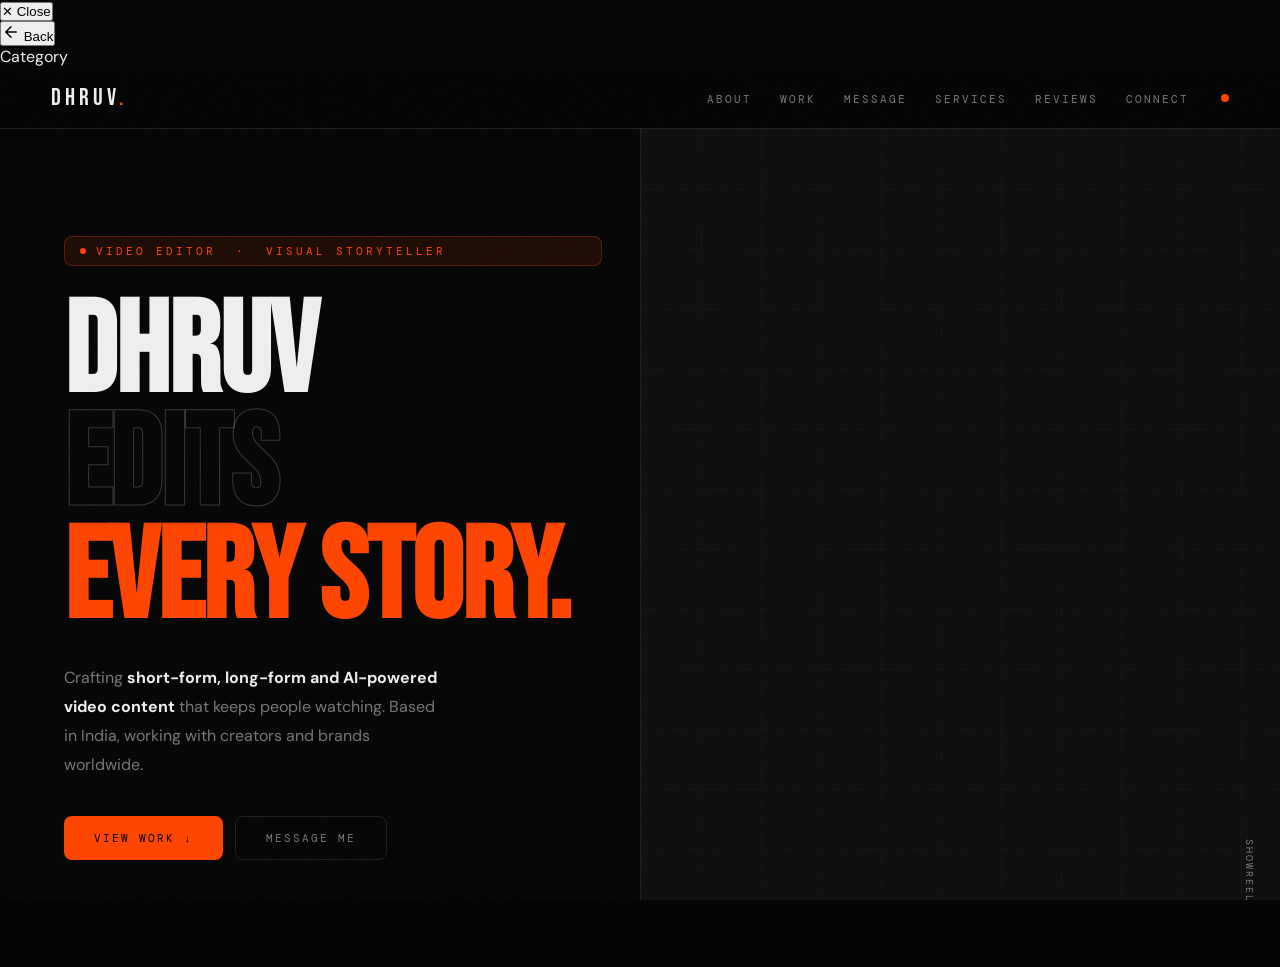
==== index.html @ 9370576c "Update stylesheet and script references in index.html" ====
<!DOCTYPE html>
<html lang="en">
<head>
<meta charset="UTF-8">
<meta name="viewport" content="width=device-width, initial-scale=1.0">
<title>Dhruv — Video Editor</title>
<link href="https://fonts.googleapis.com/css2?family=Bebas+Neue&family=DM+Sans:wght@300;400;500;600&family=DM+Mono:ital@0;1&display=swap" rel="stylesheet">
<link rel="stylesheet" href="style.css">
</head>
<body>

<!-- ════════════════ VIDEO MODAL (portfolio player) ════════════════ -->
<div class="video-modal" id="videoModal" onclick="closeVideoModal(event)">
  <button class="lb-close" onclick="closeVideoModal(event)">✕ Close</button>
  <div class="video-modal-inner" onclick="event.stopPropagation()">
    <div class="video-modal-player" id="videoModalPlayer"></div>
    <div class="video-modal-meta">
      <div class="video-modal-title" id="videoModalTitle"></div>
      <div class="video-modal-tag" id="videoModalTag"></div>
      <p class="video-modal-desc" id="videoModalDesc"></p>
      <div class="video-modal-tools" id="videoModalTools"></div>
    </div>
  </div>
</div>

<!-- ════════════════ CATEGORY PAGE (Show More → full video list) ════════════════ -->
<div class="category-page" id="categoryPage">
  <div class="category-page-inner">
    <button class="cat-page-back" onclick="closeCategoryPage()">
      <svg width="18" height="18" viewBox="0 0 24 24" fill="none" stroke="currentColor" stroke-width="2" stroke-linecap="round" stroke-linejoin="round"><path d="M19 12H5M12 19l-7-7 7-7"/></svg>
      Back
    </button>
    <div class="category-page-head">
      <div class="cat-page-title" id="catPageTitle">Category</div>
      <div class="cat-page-sub" id="catPageSub"></div>
    </div>
    <div class="cat-page-grid" id="catPageGrid"></div>
  </div>
</div>

<div id="app">

<!-- ════ NAV ════ -->
<nav>
  <a href="#hero" class="nav-logo">DHRUV<em>.</em></a>
  <div class="nav-right">
    <ul class="nav-links">
      <li><a href="#about">About</a></li>
      <li><a href="#work">Work</a></li>
      <li><a href="#message">Message</a></li>
      <li><a href="#services">Services</a></li>
      <li><a href="#reviews">Reviews</a></li>
      <li><a href="#connect">Connect</a></li>
    </ul>
    <div class="nav-dot"></div>
    <div class="burger" id="burger" onclick="toggleMenu()">
      <span id="b1"></span><span id="b2"></span><span id="b3"></span>
    </div>
  </div>
</nav>

<!-- Mobile menu -->
<div class="mob-menu" id="mobMenu">
  <a href="#about"   onclick="toggleMenu()">About</a>
  <a href="#work"    onclick="toggleMenu()">Work</a>
  <a href="#message" onclick="toggleMenu()">Message</a>
  <a href="#services"onclick="toggleMenu()">Services</a>
  <a href="#reviews" onclick="toggleMenu()">Reviews</a>
  <a href="#connect" onclick="toggleMenu()">Connect</a>
</div>

<!-- ════ HERO ════ -->
<section id="hero">
  <div class="hero-left">
    <div class="hero-eyebrow">
      <span>Video Editor &nbsp;·&nbsp; Visual Storyteller</span>
    </div>
    <h1 class="hero-name">
      DHRUV
      <span class="outline">EDITS</span>
      <span class="red">EVERY STORY.</span>
    </h1>
    <p class="hero-desc">
      Crafting <strong>short-form, long-form and AI-powered video content</strong> that keeps people watching. Based in India, working with creators and brands worldwide.
    </p>
    <div class="hero-actions">
      <a href="#work"    class="btn btn-fill">View Work ↓</a>
      <a href="#message" class="btn btn-ghost">Message Me</a>
    </div>
  </div>

  <div class="hero-right">
    <div class="hero-img-wrap">
      <div class="hero-grid-bg"></div>
      <!--
        DEVELOPER: This is your showreel loop. Replace the src below
        with your own highlight reel (short, muted-friendly, on-brand).
      -->
      <video autoplay muted loop playsinline id="heroMainImg" src="sample-reel.mp4"></video>
      <div class="hero-tag-corner">Showreel 2026</div>
    </div>
  </div>

  <div class="hero-scroll-hint">
    <div class="scroll-circle">↓</div>
    <span>Scroll to explore</span>
  </div>
</section>

<!-- ════ TICKER ════ -->
<div class="ticker">
  <div class="ticker-track">
    <span class="ticker-item">Short-Form Reels <span class="ticker-sep">✦</span></span>
    <span class="ticker-item">YouTube Shorts <span class="ticker-sep">✦</span></span>
    <span class="ticker-item">Long-Form Editing <span class="ticker-sep">✦</span></span>
    <span class="ticker-item">AI Video Creation <span class="ticker-sep">✦</span></span>
    <span class="ticker-item">Cinematic Edits <span class="ticker-sep">✦</span></span>
    <span class="ticker-item">Motion Graphics <span class="ticker-sep">✦</span></span>
    <span class="ticker-item">Short-Form Reels <span class="ticker-sep">✦</span></span>
    <span class="ticker-item">YouTube Shorts <span class="ticker-sep">✦</span></span>
    <span class="ticker-item">Long-Form Editing <span class="ticker-sep">✦</span></span>
    <span class="ticker-item">AI Video Creation <span class="ticker-sep">✦</span></span>
    <span class="ticker-item">Cinematic Edits <span class="ticker-sep">✦</span></span>
    <span class="ticker-item">Motion Graphics <span class="ticker-sep">✦</span></span>
  </div>
</div>

<!-- ════ ABOUT ════ -->
<section id="about" class="sec">
  <div class="s-label rev">001 About</div>
  <h2 class="s-title rev">THE<br>EDITOR.</h2>

  <!-- Designer photo + side image row -->
  <div class="designer-row">
    <div class="designer-photo-wrap rev">
      <div class="designer-photo-frame">
        <img id="aboutPhoto" src="dhruv.jpg" alt="Dhruv">
        <div class="designer-photo-badge">
          <span style="width:6px;height:6px;flex-shrink:0;background:#22c55e;border-radius:50%;display:inline-block;animation:pulse 1.5s ease infinite;"></span>
          Available
        </div>
      </div>
    </div>

    <!-- Side image: visible on tablet/desktop only -->
    <div class="designer-side-image">
      <img src="dhruvside.jpg" alt="Dhruv editorial photo">
    </div>
  </div>

  <div class="about-grid">
    <div>
      <div class="about-body rev">
        <p>I'm <strong>Dhruv</strong>, a video editor from India with over <strong>3 years of experience</strong> cutting short-form, long-form and AI-assisted content. Worked with <strong>5 creators and companies</strong> along the way, which taught me a lot about editing under real deadlines.</p>
        <p>Reels, YouTube uploads, podcast clips. I handle the whole edit myself — pacing, sound, color, motion — so the final cut is ready to publish, not just ready to review. Quick turnaround, straight communication, and cuts you're proud to post.</p>
      </div>
      <div class="skills-row rev d1">
        <span class="skill-tag">Premiere Pro</span>
        <span class="skill-tag">DaVinci Resolve</span>
        <span class="skill-tag">After Effects</span>
        <span class="skill-tag">CapCut</span>
        <span class="skill-tag">AI Video Tools</span>
        <span class="skill-tag">Motion Graphics</span>
        <span class="skill-tag">Color Grading</span>
      </div>
    </div>
    <div class="rev d2">
      <div class="stat-stack">
        <div class="stat-item">
          <div class="stat-n">3<span class="stat-plus">yr+</span></div>
          <div class="stat-l">Editing<br>Experience</div>
        </div>
        <div class="stat-item">
          <div class="stat-n">150<span class="stat-plus">+</span></div>
          <div class="stat-l">Videos<br>Edited</div>
        </div>
        <div class="stat-item">
          <div class="stat-n">5</div>
          <div class="stat-l">Creators &amp;<br>Brands</div>
        </div>
      </div>
      <div class="avail-box">
        <div class="avail-dot"></div>
        <div class="avail-text">Available for new projects</div>
      </div>
    </div>
  </div>

</section>

<!-- ════ WORK / VIDEO PORTFOLIO ════ -->
<section id="work">
  <div class="work-header">
    <div class="s-label rev">002 Portfolio</div>
    <h2 class="s-title rev" style="margin-bottom:0;">VIDEO<br>PORTFOLIO.</h2>
  </div>

  <div class="work-body">

    <!-- SIDEBAR: category list, sticky & scrollable -->
    <div class="work-sidebar" id="workSidebar">
      <div class="sidebar-label">Categories</div>
      <!-- Category buttons are injected by JS -->
    </div>

    <!-- GALLERY: video cards for the active category -->
    <div class="work-gallery-area">
      <div class="gallery-heading">
        <div>
          <div class="gallery-cat-title" id="galTitle">All Videos</div>
          <div class="gallery-cat-sub" id="galSub">Loading…</div>
        </div>
      </div>
      <div class="video-grid" id="galGrid"></div>
    </div>

  </div>
</section>

<!-- ════ MESSAGE / WHATSAPP ════ -->
<section id="message" class="sec">
  <div class="s-label rev">003 Contact</div>
  <h2 class="s-title rev">TEXT<br>ME.</h2>

  <div class="msg-wrap">
    <div class="msg-left rev">
      <p>Got footage that needs a great edit? Fill in your name and what kind of video you need, then drop your message. Hit send and it opens straight in <strong>WhatsApp</strong> with everything ready.</p>
      <p style="margin-top:20px;">I respond fast. Let's get something cut.</p>
    </div>

    <div class="msg-right rev d1">
      <div class="msg-box-head">
        <svg width="28" height="28" viewBox="0 0 24 24" fill="#25d366">
          <path d="M17.472 14.382c-.297-.149-1.758-.867-2.03-.967-.273-.099-.471-.148-.67.15-.197.297-.767.966-.94 1.164-.173.199-.347.223-.644.075-.297-.15-1.255-.463-2.39-1.475-.883-.788-1.48-1.761-1.653-2.059-.173-.297-.018-.458.13-.606.134-.133.298-.347.446-.52.149-.174.198-.298.298-.497.099-.198.05-.371-.025-.52-.075-.149-.669-1.612-.916-2.207-.242-.579-.487-.5-.669-.51-.173-.008-.371-.01-.57-.01-.198 0-.52.074-.792.372-.272.297-1.04 1.016-1.04 2.479 0 1.462 1.065 2.875 1.213 3.074.149.198 2.096 3.2 5.077 4.487.709.306 1.262.489 1.694.625.712.227 1.36.195 1.871.118.571-.085 1.758-.719 2.006-1.413.248-.694.248-1.289.173-1.413-.074-.124-.272-.198-.57-.347m-5.421 7.403h-.004a9.87 9.87 0 01-5.031-1.378l-.361-.214-3.741.982.998-3.648-.235-.374a9.86 9.86 0 01-1.51-5.26c.001-5.45 4.436-9.884 9.888-9.884 2.64 0 5.122 1.03 6.988 2.898a9.825 9.825 0 012.893 6.994c-.003 5.45-4.437 9.884-9.885 9.884m8.413-18.297A11.815 11.815 0 0012.05 0C5.495 0 .16 5.335.157 11.892c0 2.096.547 4.142 1.588 5.945L.057 24l6.305-1.654a11.882 11.882 0 005.683 1.448h.005c6.554 0 11.89-5.335 11.893-11.893a11.821 11.821 0 00-3.48-8.413z"/>
        </svg>
        <div class="msg-box-head-text">
          <strong>Send a WhatsApp Message</strong>
          <span>Opens WhatsApp with your message ready</span>
        </div>
      </div>

      <!-- Name field -->
      <input
        type="text"
        class="msg-input-field"
        id="msgName"
        placeholder="Your name"
        autocomplete="off"
      />

      <!-- Need / service dropdown -->
      <select class="msg-input-field" id="msgNeed">
        <option value="" disabled selected>What do you need?</option>
        <option value="Short-Form Video">Short-Form Video</option>
        <option value="Long-Form Video">Long-Form Video</option>
        <option value="AI Video">AI Video</option>
        <option value="Social Media Content">Social Media Content</option>
        <option value="Something Else">Something Else</option>
      </select>

      <!-- Message -->
      <textarea
        class="msg-textarea"
        id="msgInput"
        placeholder="Tell me more about your project..."
      ></textarea>

      <button class="msg-send-btn" onclick="sendWhatsApp()">
        <svg width="18" height="18" viewBox="0 0 24 24" fill="currentColor">
          <path d="M2 21l21-9L2 3v7l15 2-15 2z"/>
        </svg>
        Send on WhatsApp
      </button>

      <p class="msg-note">Your message opens in WhatsApp — nothing is stored here.</p>
    </div>
  </div>
</section>

<!-- ════ SERVICES ════ -->
<section id="services" class="sec">
  <div class="s-label rev">004 Services</div>
  <h2 class="s-title rev">WHAT I<br>OFFER.</h2>
  <div class="srv-grid">
    <div class="srv-card">
      <div class="srv-n">01</div>
      <span class="srv-icon">
        <svg width="26" height="26" viewBox="0 0 24 24" fill="none" stroke="currentColor" stroke-width="1.5" stroke-linecap="round" stroke-linejoin="round">
          <path d="M4 7h16M4 7v11a1 1 0 001 1h14a1 1 0 001-1V7M4 7l2-4h12l2 4M9 3v4M15 3v4"/>
          <path d="M9.5 12.5l4 2.2-4 2.2v-4.4z"/>
        </svg>
      </span>
      <div class="srv-name">Video Editing</div>
      <div class="srv-desc">Short-form, long-form and social-media editing, cut and paced for the platform it's built for.</div>
    </div>
    <div class="srv-card">
      <div class="srv-n">02</div>
      <span class="srv-icon">
        <svg width="26" height="26" viewBox="0 0 24 24" fill="none" stroke="currentColor" stroke-width="1.5" stroke-linecap="round" stroke-linejoin="round">
          <path d="M12 3l1.9 4.6L18.5 9l-4.6 1.9L12 15.5l-1.9-4.6L5.5 9l4.6-1.9L12 3z"/>
          <path d="M19 15l.9 2.1L22 18l-2.1.9L19 21l-.9-2.1L16 18l2.1-.9L19 15z"/>
        </svg>
      </span>
      <div class="srv-name">AI Video Creation</div>
      <div class="srv-desc">Creating and editing AI-generated visual content for modern, attention-grabbing campaigns.</div>
    </div>
    <div class="srv-card">
      <div class="srv-n">03</div>
      <span class="srv-icon">
        <svg width="26" height="26" viewBox="0 0 24 24" fill="none" stroke="currentColor" stroke-width="1.5" stroke-linecap="round" stroke-linejoin="round">
          <rect x="7" y="2" width="10" height="20" rx="2.5"/>
          <path d="M11 18h2"/>
        </svg>
      </span>
      <div class="srv-name">Short-Form Content</div>
      <div class="srv-desc">Reels, Shorts and highly engaging social-media clips built to stop the scroll.</div>
    </div>
    <div class="srv-card">
      <div class="srv-n">04</div>
      <span class="srv-icon">
        <svg width="26" height="26" viewBox="0 0 24 24" fill="none" stroke="currentColor" stroke-width="1.5" stroke-linecap="round" stroke-linejoin="round">
          <rect x="2" y="4" width="20" height="14" rx="2"/>
          <path d="M8 21h8M12 18v3"/>
          <path d="M10.5 8.5l4 2.2-4 2.2v-4.4z"/>
        </svg>
      </span>
      <div class="srv-name">Long-Form Editing</div>
      <div class="srv-desc">YouTube videos, podcasts, interviews and long-form content, cut for pacing and retention.</div>
    </div>
    <div class="srv-card">
      <div class="srv-n">05</div>
      <span class="srv-icon">
        <svg width="26" height="26" viewBox="0 0 24 24" fill="none" stroke="currentColor" stroke-width="1.5" stroke-linecap="round" stroke-linejoin="round">
          <path d="M13 2L4 14h7l-1 8 9-12h-7l1-8z"/>
        </svg>
      </span>
      <div class="srv-name">Motion &amp; Visual Effects</div>
      <div class="srv-desc">Transitions, motion elements, effects and dynamic visuals that add polish without the noise.</div>
    </div>
    <div class="srv-card">
      <div class="srv-n">06</div>
      <span class="srv-icon">
        <svg width="26" height="26" viewBox="0 0 24 24" fill="none" stroke="currentColor" stroke-width="1.5" stroke-linecap="round" stroke-linejoin="round">
          <path d="M12 2l9 5-9 5-9-5 9-5z"/>
          <path d="M3 12l9 5 9-5M3 17l9 5 9-5"/>
        </svg>
      </span>
      <div class="srv-name">Content Repurposing</div>
      <div class="srv-desc">Turning long-form content into multiple short, engaging clips built for every platform.</div>
    </div>
  </div>
</section>

<!-- ════ REVIEWS ════ -->
<section id="reviews" class="sec">
  <div class="s-label rev">005 Reviews</div>
  <h2 class="s-title rev">WHAT THEY<br>SAY.</h2>

  <!-- Top row: form + stats -->
  <div class="reviews-top rev">

    <!-- Write a review -->
    <div class="review-form-wrap">
      <div class="review-form-title">Leave a Review</div>
      <div class="review-form-sub">Share your experience</div>

      <input type="text" class="msg-input-field" id="rvName" placeholder="Your name" autocomplete="off" style="margin-bottom:10px;">

      <select class="msg-input-field" id="rvService" style="margin-bottom:10px;">
        <option value="" disabled selected>Service you used</option>
        <option value="Short-Form Editing">Short-Form Editing</option>
        <option value="Long-Form Editing">Long-Form Editing</option>
        <option value="AI Video">AI Video</option>
        <option value="Motion Graphics">Motion Graphics</option>
        <option value="Other">Other</option>
      </select>

      <div style="margin-bottom:12px;">
        <div style="font-family:var(--font-m);font-size:10px;letter-spacing:2px;text-transform:uppercase;color:var(--sub);margin-bottom:8px;">Rating</div>
        <div class="star-picker" id="starPicker">
          <span data-v="1">★</span>
          <span data-v="2">★</span>
          <span data-v="3">★</span>
          <span data-v="4">★</span>
          <span data-v="5">★</span>
        </div>
      </div>

      <textarea class="msg-textarea" id="rvText" placeholder="Tell others about your experience..." style="min-height:90px;margin-bottom:10px;"></textarea>

      <button class="review-submit-btn" onclick="submitReview()">✓ Submit Review</button>
      <div class="review-success" id="rvSuccess">✓ Review posted — thank you!</div>
    </div>

    <!-- Stats -->
    <div class="reviews-stats-wrap">
      <div class="reviews-avg-big">
        <div class="reviews-avg-num" id="rvAvgNum">—</div>
        <div class="reviews-avg-detail">
          <div class="reviews-avg-stars" id="rvAvgStars"></div>
          <div class="reviews-avg-count" id="rvAvgCount">No reviews yet</div>
        </div>
      </div>
      <select class="reviews-sort" id="rvSort" onchange="loadReviews()">
        <option value="newest">Newest first</option>
        <option value="highest">Highest rated</option>
        <option value="lowest">Lowest rated</option>
      </select>
    </div>

  </div>

  <!-- Carousel -->
  <div class="reviews-carousel-wrap rev">
    <div class="reviews-carousel-header">
      <br>
      <div class="reviews-carousel-label">Client Reviews</div>
    </div>
    <div class="reviews-track-outer" id="rvTrackOuter">
      <div class="reviews-track" id="rvTrack">
        <div class="reviews-loading">Loading reviews…</div>
      </div>
    </div>
    <div class="carousel-dots" id="rvDots"></div>
  </div>

</section>

<!-- ════ CONNECT ════ -->
<section id="connect" class="sec">
  <div class="connect-glow"></div>
  <div class="connect-inner">
    <div class="s-label rev" style="justify-content:center;">006 Connect</div>
    <h2 class="s-title rev" style="text-align:center;">LET'S CUT<br>SOMETHING GREAT.</h2>
    <p class="rev" style="color:var(--sub);font-size:16px;max-width:420px;margin:0 auto;line-height:1.8;text-align:center;">
      Want to see more work or reach out for a project? Find me on Instagram.
    </p>
    <a href="https://instagram.com/my_namedhruv" target="_blank" class="big-link rev">
      <svg width="28" height="28" viewBox="0 0 24 24" fill="none" stroke="currentColor" stroke-width="1.2">
        <rect x="2" y="2" width="20" height="20" rx="5"/>
        <circle cx="12" cy="12" r="4"/>
        <circle cx="17.5" cy="6.5" r="1.2" fill="currentColor" stroke="none"/>
      </svg>
      Instagram
    </a>
    <p class="connect-sub rev">DM for collabs · custom projects · pricing</p>

    <div class="social-mini rev">
      <a href="https://www.linkedin.com/in/dhruv-panchal-91ab80212?utm_source=share&utm_campaign=share_via&utm_content=profile&utm_medium=android_app" target="_blank" class="social-mini-btn">
        <svg width="16" height="16" viewBox="0 0 24 24" fill="none" stroke="currentColor" stroke-width="1.6" stroke-linecap="round" stroke-linejoin="round">
          <rect x="2" y="2" width="20" height="20" rx="4"/>
          <path d="M7 10v7M7 7v.01M12 17v-4a2 2 0 014 0v4M12 10v7"/>
        </svg>
        LinkedIn
      </a> 
      <a href="mailto:hello@example.com" class="social-mini-btn">
        <svg width="16" height="16" viewBox="0 0 24 24" fill="none" stroke="currentColor" stroke-width="1.6" stroke-linecap="round" stroke-linejoin="round">
          <rect x="2" y="4" width="20" height="16" rx="2"/>
          <polyline points="2,4 12,13 22,4"/>
        </svg>
        Email
      </a>
    </div>
  </div>
</section>

<!-- ════ FOOTER ════ -->
<footer>
  <div class="f-logo">DHRUV<em>.</em></div>
  <p>© 2026— Video Editing · Visual Storytelling</p>
  <p>Made with Care @DhruvPanchal</p>
</footer>

</div><!-- /app -->

<script src="script.js"></script>
</body>
</html>
---- style.css ----
:root {
  --bg: #050505;
  --s1: #0e0e0e;
  --s2: #141414;
  --s3: #1c1c1c;
  --accent: #ff4500;
  --text: #efefef;
  --sub: #777;
  --line: #1f1f1f;
  --nav-h: 62px;
  --font-d: 'Bebas Neue', sans-serif;
  --font-b: 'DM Sans', sans-serif;
  --font-m: 'DM Mono', monospace;
}

*, *::before, *::after { margin:0; padding:0; box-sizing:border-box; }

/* ── BODY / APP SCROLL CONTAINER ── */
html, body {
  height: 100vh;
  overflow: hidden;
  background: var(--bg);
  color: var(--text);
  font-family: var(--font-b);
  font-size: 16px; /* base font size bump */
}

/* Only #app scrolls — body never scrolls */
#app {
  height: 100vh;
  overflow-y: auto;
  overflow-x: hidden;
  scroll-behavior: smooth;
}

/* Scrollbar on #app only */
#app::-webkit-scrollbar { width: 3px; }
#app::-webkit-scrollbar-track { background: var(--bg); }
#app::-webkit-scrollbar-thumb { background: var(--accent); border-radius: 2px; }

/* ── NOISE ── */
body::after {
  content:'';
  position:fixed;
  inset:0;
  pointer-events:none;
  z-index:9000;
  background-image:url("data:image/svg+xml,%3Csvg xmlns='http://www.w3.org/2000/svg'%3E%3Cfilter id='n'%3E%3CfeTurbulence type='fractalNoise' baseFrequency='0.75' numOctaves='4' stitchTiles='stitch'/%3E%3C/filter%3E%3Crect width='100%25' height='100%25' filter='url(%23n)' opacity='0.03'/%3E%3C/svg%3E");
}

/* ── NAV (sticky inside #app) ── */
nav {
  position: sticky;
  top: 0;
  z-index: 500;
  height: var(--nav-h);
  display: flex;
  align-items: center;
  justify-content: space-between;
  padding: 0 clamp(16px, 4vw, 64px);
  background: rgba(5,5,5,0.96);
  backdrop-filter: blur(18px);
  border-bottom: 1px solid var(--line);
}

.nav-logo {
  font-family: var(--font-d);
  font-size: 24px;
  letter-spacing: 4px;
  color: var(--text);
  text-decoration: none;
}
.nav-logo em { color: var(--accent); font-style: normal; }

.nav-right { display: flex; align-items: center; gap: 32px; }

.nav-links { display: flex; gap: 28px; list-style: none; }
.nav-links a {
  font-family: var(--font-m);
  font-size: 11px;
  letter-spacing: 2px;
  text-transform: uppercase;
  color: var(--sub);
  text-decoration: none;
  transition: color 0.25s;
}
.nav-links a:hover { color: var(--accent); }

.nav-dot {
  width: 8px; height: 8px;
  background: var(--accent);
  border-radius: 50%;
  animation: pulse 2s ease infinite;
}

.burger {
  display: none;
  flex-direction: column;
  gap: 5px;
  cursor: pointer;
  padding: 6px;
}
.burger span {
  display: block;
  width: 22px; height: 1.5px;
  background: var(--text);
  transition: all 0.3s;
}

/* Mobile menu */
.mob-menu {
  display: none;
  position: fixed;
  top: var(--nav-h); left: 0; right: 0; bottom: 0;
  background: rgba(5,5,5,0.98);
  backdrop-filter: blur(24px);
  z-index: 490;
  flex-direction: column;
  justify-content: center;
  align-items: center;
  gap: 44px;
}
.mob-menu.open { display: flex; }
.mob-menu a {
  font-family: var(--font-d);
  font-size: 56px;
  letter-spacing: 4px;
  color: var(--sub);
  text-decoration: none;
  transition: color 0.3s;
}
.mob-menu a:hover { color: var(--accent); }

/* ── HERO ── */
#hero {
  min-height: calc(100vh - var(--nav-h));
  display: grid;
  grid-template-columns: 1fr 1fr;
  position: relative;
  overflow: hidden;
}

.hero-left {
  display: flex;
  flex-direction: column;
  justify-content: center;
  padding: clamp(32px, 5vw, 80px);
  padding-right: clamp(20px, 3vw, 56px);
  position: relative;
  z-index: 2;
}

.hero-eyebrow {
  display: inline-flex;
  align-items: center;
  gap: 10px;
  background: rgba(255,69,0,0.1);
  border: 1px solid rgba(255,69,0,0.28);
  padding: 7px 15px;
  border-radius: 8px;
  margin-bottom: 32px;
  opacity: 0;
  animation: slideIn 0.7s ease 0.3s forwards;
}
.hero-eyebrow::before {
  content:'';
  width:6px; height:6px;
  background:var(--accent);
  border-radius:50%;
  animation: pulse 1.5s ease infinite;
}
.hero-eyebrow span {
  font-family: var(--font-m);
  font-size: 11px;
  letter-spacing: 3px;
  text-transform: uppercase;
  color: var(--accent);
}

.hero-name {
  font-family: var(--font-d);
  font-size: clamp(76px, 10vw, 164px);
  line-height: 0.88;
  letter-spacing: -1px;
  opacity: 0;
  animation: slideIn 0.7s ease 0.5s forwards;
}
.hero-name .outline {
  display: block;
  -webkit-text-stroke: 1px rgba(255,255,255,0.2);
  color: transparent;
}
.hero-name .red { display: block; color: var(--accent); }

.hero-desc {
  margin-top: 28px;
  font-size: clamp(14px, 1.5vw, 16px);
  line-height: 1.8;
  color: var(--sub);
  max-width: 380px;
  opacity: 0;
  animation: slideIn 0.7s ease 0.7s forwards;
}
.hero-desc strong { color: var(--text); }

.hero-actions {
  display: flex;
  gap: 12px;
  margin-top: 36px;
  flex-wrap: wrap;
  opacity: 0;
  animation: slideIn 0.7s ease 0.9s forwards;
}

.btn {
  display: inline-flex;
  align-items: center;
  gap: 8px;
  padding: 14px 30px;
  font-family: var(--font-m);
  font-size: 11px;
  letter-spacing: 2px;
  text-transform: uppercase;
  text-decoration: none;
  border: none;
  cursor: pointer;
  transition: all 0.3s;
  border-radius: 8px;
}
.btn-fill { background: var(--accent); color: #000; }
.btn-fill:hover { background: #ff6030; transform: translateY(-2px); }
.btn-ghost { background: transparent; color: var(--sub); border: 1px solid var(--line); }
.btn-ghost:hover { border-color: var(--accent); color: var(--accent); transform: translateY(-2px); }

.hero-right {
  position: relative;
  overflow: hidden;
  border-left: 1px solid var(--line);
  min-height: 400px;
}

.hero-img-wrap {
  width: 100%;
  height: 100%;
  background: var(--s1);
  display: flex;
  align-items: center;
  justify-content: center;
  position: relative;
}

.hero-grid-bg {
  position: absolute;
  inset: 0;
  background-image:
    linear-gradient(rgba(255,255,255,0.018) 1px, transparent 1px),
    linear-gradient(90deg, rgba(255,255,255,0.018) 1px, transparent 1px);
  background-size: 60px 60px;
}

#heroMainImg {
  width: 100%;
  height: 100%;
  object-fit: cover;
  display: block;
  /* SET YOUR PHOTO SRC HERE */
  /* Replace src in HTML to show your photo */
}

.hero-ph {
  display: flex;
  flex-direction: column;
  align-items: center;
  gap: 12px;
  position: relative;
  z-index: 2;
}
.hero-ph svg { opacity: 0.12; }
.hero-ph p {
  font-family: var(--font-m);
  font-size: 11px;
  letter-spacing: 2px;
  text-transform: uppercase;
  color: var(--sub);
}
/* Remove hero-ph and show img when developer sets src */

.hero-tag-corner {
  position: absolute;
  bottom: 24px; right: 24px;
  font-family: var(--font-m);
  font-size: 10px;
  letter-spacing: 2px;
  color: var(--sub);
  writing-mode: vertical-rl;
  text-transform: uppercase;
}

.hero-scroll-hint {
  position: absolute;
  bottom: 28px;
  left: clamp(16px, 4vw, 80px);
  display: flex;
  align-items: center;
  gap: 12px;
  opacity: 0;
  animation: fadeIn 1s ease 1.3s forwards;
}
.hero-scroll-hint span {
  font-family: var(--font-m);
  font-size: 10px;
  letter-spacing: 3px;
  text-transform: uppercase;
  color:black;
  padding:4px;
}
.scroll-circle {
  width: 32px; height: 32px;
  border: 1px solid var(--line);
  border-radius: 50%;
  display: flex;
  align-items: center;
  justify-content: center;
  color:white;
  font-size: 13px;
  animation: bounceDown 1.5s ease infinite;
}

/* ── TICKER ── */
.ticker {
  background: var(--accent);
  padding: 11px 0;
  overflow: hidden;
  white-space: nowrap;
}
.ticker-track {
  display: inline-flex;
  animation: ticker 22s linear infinite;
}
.ticker-item {
  font-family: var(--font-d);
  font-size: 17px;
  letter-spacing: 5px;
  color: #000;
  padding: 0 36px;
}
.ticker-sep { color: rgba(0,0,0,0.3); }

/* ── SHARED SECTION ── */
.sec {
  padding: clamp(64px, 10vh, 140px) clamp(16px, 5vw, 80px);
}
.s-label {
  font-family: var(--font-m);
  font-size: 11px;
  letter-spacing: 4px;
  text-transform: uppercase;
  color: var(--accent);
  margin-bottom: 16px;
  display: flex;
  align-items: center;
  gap: 10px;
}
.s-label::after {
  content:'';
  flex:1;
  max-width:56px;
  height:1px;
  background: var(--accent);
  opacity:0.4;
}
.s-title {
  font-family: var(--font-d);
  font-size: clamp(44px, 6.5vw, 92px);
  line-height: 0.95;
  letter-spacing: 1px;
  margin-bottom: 56px;
}

/* ── ABOUT ── */
#about { border-top: 1px solid var(--line); }

.about-grid {
  display: grid;
  grid-template-columns: 5fr 4fr;
  gap: clamp(32px, 6vw, 100px);
  align-items: start;
}

.about-body {
  font-size: clamp(15px, 1.6vw, 17px);
  line-height: 1.85;
  color: var(--sub);
}
.about-body strong { color: var(--text); }
.about-body p + p { margin-top: 20px; }

.skills-row {
  display: flex;
  flex-wrap: wrap;
  gap: 8px;
  margin-top: 32px;
}
.skill-tag {
  padding: 8px 18px;
  background: var(--s2);
  border: 1px solid var(--line);
  border-radius: 8px;
  font-family: var(--font-m);
  font-size: 11px;
  letter-spacing: 1px;
  color: var(--sub);
  transition: all 0.3s;
}
.skill-tag:hover { border-color: var(--accent); color: var(--accent); }

.stat-stack { display: flex; flex-direction: column; gap: 2px; margin-bottom: 24px; }
.stat-item {
  padding: 22px 24px;
  background: var(--s1);
  border: 1px solid var(--line);
  display: flex;
  justify-content: space-between;
  align-items: center;
  transition: border-color 0.3s;
}
.stat-item:hover { border-color: var(--accent); }
.stat-n {
  font-family: var(--font-d);
  font-size: 44px;
  color: var(--accent);
  line-height: 1;
}
.stat-plus {
  font-family: var(--font-d);
  font-size: 22px;
  color: var(--accent);
  opacity: 0.75;
}
.stat-l {
  font-family: var(--font-m);
  font-size: 11px;
  letter-spacing: 1px;
  color: var(--sub);
  text-align: right;
}
.avail-box {
  padding: 20px 24px;
  background: rgba(255,69,0,0.06);
  border: 1px solid rgba(255,69,0,0.2);
  display: flex;
  align-items: center;
  gap: 12px;
}
.avail-dot {
  width: 8px; height: 8px;
  background: #22c55e;
  border-radius: 50%;
  animation: pulse 1.5s ease infinite;
  flex-shrink: 0;
}
.avail-text {
  font-family: var(--font-m);
  font-size: 11px;
  letter-spacing: 2px;
  text-transform: uppercase;
  color: var(--accent);
}

/* ── WORK / VIDEO PORTFOLIO ── */
#work {
  border-top: 1px solid var(--line);
  background: var(--s1);
}

/* Title area above the split */
.work-header {
  padding: clamp(64px, 10vh, 140px) clamp(16px, 5vw, 80px) 0;
}

/* Split layout: sidebar + gallery */
.work-body {
  display: grid;
  grid-template-columns: 260px 1fr;
  border-top: 1px solid var(--line);
  margin-top: 40px;
}

/* SIDEBAR — sticky, only this scrolls within work section */
.work-sidebar {
  position: sticky;
  top: var(--nav-h);
  height: calc(100vh - var(--nav-h));
  overflow-y: auto;
  border-right: 1px solid var(--line);
  padding: 28px 20px;
  scrollbar-width: thin;
  scrollbar-color: var(--accent) transparent;
}
.work-sidebar::-webkit-scrollbar { width: 2px; }
.work-sidebar::-webkit-scrollbar-thumb { background: var(--accent); }

.sidebar-label {
  font-family: var(--font-m);
  font-size: 10px;
  letter-spacing: 3px;
  text-transform: uppercase;
  color: var(--sub);
  margin-bottom: 16px;
  padding-bottom: 12px;
  border-bottom: 1px solid var(--line);
}

.cat-btn {
  width: 100%;
  display: flex;
  align-items: center;
  gap: 14px;
  padding: 14px 16px;
  background: transparent;
  border: 1px solid transparent;
  color: var(--sub);
  font-family: var(--font-b);
  font-size: 14px;
  cursor: pointer;
  text-align: left;
  border-radius: 8px;
  transition: all 0.25s;
  margin-bottom: 3px;
}
.cat-btn:hover { background: var(--s2); color: var(--text); border-color: var(--line); }
.cat-btn.active { background: var(--s3); border-color: var(--accent); color: var(--text); }
.cat-btn .cat-icon { width: 20px; height: 20px; flex-shrink: 0; display: flex; align-items: center; justify-content: center; color: var(--sub); }
.cat-btn.active .cat-icon { color: var(--accent); }
.cat-btn:hover .cat-icon { color: var(--text); }
.cat-btn .cat-icon svg { width: 18px; height: 18px; }
.cat-btn .cat-info {}
.cat-btn .cat-name { font-size: 14px; font-weight: 500; display: block; }
.cat-btn .cat-count { font-family: var(--font-m); font-size: 10px; color: var(--sub); margin-top: 2px; display: block; }
.cat-btn.active .cat-count { color: var(--accent); }

/* GALLERY AREA */
.work-gallery-area {
  padding: 28px clamp(16px, 3vw, 40px);
  min-height: calc(100vh - var(--nav-h));
}

.gallery-heading {
  display: flex;
  align-items: center;
  justify-content: space-between;
  margin-bottom: 24px;
  padding-bottom: 16px;
  border-bottom: 1px solid var(--line);
  flex-wrap: wrap;
  gap: 12px;
}
.gallery-cat-title {
  font-family: var(--font-d);
  font-size: 32px;
  letter-spacing: 2px;
}
.gallery-cat-sub {
  font-family: var(--font-m);
  font-size: 10px;
  letter-spacing: 2px;
  text-transform: uppercase;
  color: var(--sub);
}

/* ── WHATSAPP SECTION ── */
#message {
  border-top: 1px solid var(--line);
  background: var(--bg);
}

.msg-wrap {
  display: grid;
  grid-template-columns: 1fr 1fr;
  gap: clamp(32px, 6vw, 100px);
  align-items: center;
}

.msg-left {}
.msg-left p {
  font-size: clamp(14px, 1.5vw, 16px);
  line-height: 1.85;
  color: var(--sub);
  max-width: 440px;
  margin-bottom: 8px;
}

.msg-right {
  background: var(--s1);
  border: 1px solid var(--line);
  border-radius: 12px;
  padding: 32px;
}

.msg-box-head {
  display: flex;
  align-items: center;
  gap: 12px;
  margin-bottom: 20px;
  padding-bottom: 16px;
  border-bottom: 1px solid var(--line);
}
.msg-box-head svg { flex-shrink: 0; }
.msg-box-head-text {}
.msg-box-head-text strong {
  display: block;
  font-size: 15px;
  font-weight: 600;
}
.msg-box-head-text span {
  font-family: var(--font-m);
  font-size: 10px;
  letter-spacing: 2px;
  color: var(--sub);
  text-transform: uppercase;
}

.msg-textarea {
  width: 100%;
  min-height: 120px;
  background: var(--s2);
  border: 1px solid var(--line);
  color: var(--text);
  padding: 16px 18px;
  font-family: var(--font-b);
  font-size: 15px;
  line-height: 1.65;
  resize: vertical;
  outline: none;
  border-radius: 8px;
  transition: border-color 0.3s;
  margin-bottom: 12px;
}
.msg-textarea:focus { border-color: #25d366; }
.msg-textarea::placeholder { color: var(--sub); }

.msg-input-field {
  width: 100%;
  background: var(--s2);
  border: 1px solid var(--line);
  color: var(--text);
  padding: 14px 18px;
  font-family: var(--font-b);
  font-size: 15px;
  line-height: 1.5;
  outline: none;
  border-radius: 2px;
  transition: border-color 0.3s;
  margin-bottom: 10px;
  appearance: none;
  -webkit-appearance: none;
  border-radius: 8px;
}
.msg-input-field:focus { border-color: #25d366; }
.msg-input-field::placeholder { color: var(--sub); }
.msg-input-field option { background: var(--s2); color: var(--text); }

.msg-send-btn {
  width: 100%;
  padding: 16px;
  background: #25d366;
  color: #000;
  font-family: var(--font-m);
  font-size: 12px;
  letter-spacing: 3px;
  text-transform: uppercase;
  border: none;
  cursor: pointer;
  border-radius: 8px;
  display: flex;
  align-items: center;
  justify-content: center;
  gap: 10px;
  transition: opacity 0.3s, transform 0.2s;
  font-weight: 600;
}
.msg-send-btn:hover { opacity: 0.88; transform: translateY(-1px); }

.msg-note {
  font-family: var(--font-m);
  font-size: 10px;
  letter-spacing: 1px;
  color: var(--sub);
  text-align: center;
  margin-top: 12px;
}

/* ── SERVICES ── */
#services { background: var(--s1); border-top: 1px solid var(--line); }

.srv-grid {
  display: grid;
  grid-template-columns: repeat(3, 1fr);
  gap: 2px;
}
.srv-card {
  padding: clamp(24px, 3vw, 40px);
  background: var(--bg);
  border: 1px solid var(--line);
  position: relative;
  overflow: hidden;
  transition: border-color 0.3s, background 0.3s, opacity 0.5s, transform 0.5s;
}
html.js-ready .srv-card { opacity: 0; transform: translateY(20px); }
html.js-ready .srv-card.vis { opacity: 1; transform: translateY(0); }
.srv-card:nth-child(2) { transition-delay: 0.1s; }
.srv-card:nth-child(3) { transition-delay: 0.2s; }
.srv-card:nth-child(4) { transition-delay: 0.3s; }
.srv-card:hover { border-color: var(--accent); background: var(--s2); }
.srv-card::before {
  content:'';
  position:absolute;
  top:0; left:0; right:0;
  height:2px;
  background: linear-gradient(90deg, var(--accent), transparent);
  transform: scaleX(0);
  transform-origin: left;
  transition: transform 0.4s ease;
}
.srv-card:hover::before { transform: scaleX(1); }
.srv-n { font-family: var(--font-d); font-size: 84px; color: var(--line); line-height: 1; margin-bottom: 16px; }
.srv-icon { margin-bottom: 16px; display: block; color: var(--accent); }
.srv-icon svg { width: 26px; height: 26px; }
.srv-name { font-family: var(--font-d); font-size: 24px; letter-spacing: 1px; margin-bottom: 12px; }
.srv-desc { font-size: 14px; line-height: 1.75; color: var(--sub); }

/* ── CONNECT ── */
#connect {
  border-top: 1px solid var(--line);
  text-align: center;
  position: relative;
  overflow: hidden;
}
.connect-glow {
  position: absolute; top:50%; left:50%;
  transform: translate(-50%,-50%);
  width:640px; height:640px;
  background: radial-gradient(circle, rgba(255,69,0,0.08) 0%, transparent 65%);
  pointer-events: none;
}
.connect-inner { position:relative; z-index:2; }
.big-link {
  display: inline-flex;
  align-items: center;
  gap: 20px;
  font-family: var(--font-d);
  font-size: clamp(30px, 5vw, 68px);
  letter-spacing: 4px;
  color: var(--text);
  text-decoration: none;
  padding: clamp(18px, 2.5vw, 28px) clamp(28px, 5vw, 60px);
  border: 1px solid var(--line);
  margin-top: 40px;
  transition: all 0.35s ease;
  border-radius: 12px;
}
.big-link:hover { background: var(--accent); border-color: var(--accent); color: #000; transform: translateY(-3px); }
.big-link:hover svg { transform: rotate(15deg) scale(1.2); }
.big-link svg { transition: transform 0.3s; }
.connect-sub {
  margin-top: 20px;
  font-family: var(--font-m);
  font-size: 11px;
  letter-spacing: 3px;
  text-transform: uppercase;
  color: var(--sub);
}

/* ── FOOTER ── */
footer {
  padding: clamp(20px, 3vw, 32px) clamp(16px, 5vw, 80px);
  border-top: 1px solid var(--line);
  display: flex;
  justify-content: space-between;
  align-items: center;
  flex-wrap: wrap;
  gap: 12px;
}
.f-logo { font-family: var(--font-d); font-size: 22px; letter-spacing: 3px; }
.f-logo em { color: var(--accent); font-style: normal; }
footer p { font-family: var(--font-m); font-size: 11px; color: var(--sub); letter-spacing: 1px; }

/* ── ANIMATIONS ── */
@keyframes slideIn {
  from { opacity:0; transform:translateX(-24px); }
  to   { opacity:1; transform:translateX(0); }
}
@keyframes fadeIn {
  from { opacity:0; }
  to   { opacity:1; }
}
@keyframes pulse {
  0%,100% { opacity:1; transform:scale(1); }
  50%      { opacity:0.5; transform:scale(0.85); }
}
@keyframes ticker {
  from { transform:translateX(0); }
  to   { transform:translateX(-50%); }
}
@keyframes bounceDown {
  0%,100% { transform:translateY(0); }
  50%      { transform:translateY(5px); }
}

/* ── REVEAL ── */
/* Content is always visible; animation only activates once JS is ready */
html.js-ready .rev {
  opacity: 0;
  transform: translateY(24px);
  transition: opacity 0.65s ease, transform 0.65s ease;
}
html.js-ready .rev.vis { opacity: 1; transform: translateY(0); }
.rev.d1 { transition-delay: 0.1s; }
.rev.d2 { transition-delay: 0.2s; }
.rev.d3 { transition-delay: 0.3s; }

/* ── RESPONSIVE ── */
@media (max-width: 960px) {
  .nav-links { display: none; }
  .burger { display: flex; }
  #hero { grid-template-columns: 1fr; }
  .hero-right { min-height: 56vw; border-left: none; border-top: 1px solid var(--line); }
  .hero-left { padding-top: 48px; }
  .hero-desc { max-width: 100%; }
  .about-grid { grid-template-columns: 1fr; }
  .about-sidebar { order: -1; }
  .stat-stack { flex-direction: row; flex-wrap: wrap; }
  .stat-item { flex:1; min-width: 130px; }
  .work-body { grid-template-columns: 1fr; }
  .work-sidebar {
    position: relative;
    top: 0;
    height: calc(100vh - var(--nav-h));
  overflow-y: auto;
  border-right: 1px solid var(--line);
  padding: 28px 20px;
  scrollbar-width: thin;
  scrollbar-color: var(--accent) transparent;
}
.work-sidebar::-webkit-scrollbar { width: 2px; }
.work-sidebar::-webkit-scrollbar-thumb { background: var(--accent); }

.sidebar-label {
  font-family: var(--font-m);
  font-size: 10px;
  letter-spacing: 3px;
  text-transform: uppercase;
  color: var(--sub);
  margin-bottom: 16px;
  padding-bottom: 12px;
  border-bottom: 1px solid var(--line);
}

.cat-btn {
  width: 100%;
  display: flex;
  align-items: center;
  gap: 14px;
  padding: 14px 16px;
  background: transparent;
  border: 1px solid transparent;
  color: var(--sub);
  font-family: var(--font-b);
  font-size: 14px;
  cursor: pointer;
  text-align: left;
  border-radius: 8px;
  transition: all 0.25s;
  margin-bottom: 3px;
}
.cat-btn:hover { background: var(--s2); color: var(--text); border-color: var(--line); }
.cat-btn.active { background: var(--s3); border-color: var(--accent); color: var(--text); }
.cat-btn .cat-icon { width: 20px; height: 20px; flex-shrink: 0; display: flex; align-items: center; justify-content: center; color: var(--sub); }
.cat-btn.active .cat-icon { color: var(--accent); }
.cat-btn:hover .cat-icon { color: var(--text); }
.cat-btn .cat-icon svg { width: 18px; height: 18px; }
.cat-btn .cat-info {}
.cat-btn .cat-name { font-size: 14px; font-weight: 500; display: block; }
.cat-btn .cat-count { font-family: var(--font-m); font-size: 10px; color: var(--sub); margin-top: 2px; display: block; }
.cat-btn.active .cat-count { color: var(--accent); }

/* GALLERY AREA */
.work-gallery-area {
  padding: 28px clamp(16px, 3vw, 40px);
  min-height: calc(100vh - var(--nav-h));
}

.gallery-heading {
  display: flex;
  align-items: center;
  justify-content: space-between;
  margin-bottom: 24px;
  padding-bottom: 16px;
  border-bottom: 1px solid var(--line);
  flex-wrap: wrap;
  gap: 12px;
}
.gallery-cat-title {
  font-family: var(--font-d);
  font-size: 32px;
  letter-spacing: 2px;
}
.gallery-cat-sub {
  font-family: var(--font-m);
  font-size: 10px;
  letter-spacing: 2px;
  text-transform: uppercase;
  color: var(--sub);
}

/* ── WHATSAPP SECTION ── */
#message {
  border-top: 1px solid var(--line);
  background: var(--bg);
}

.msg-wrap {
  display: grid;
  grid-template-columns: 1fr 1fr;
  gap: clamp(32px, 6vw, 100px);
  align-items: center;
}

.msg-left {}
.msg-left p {
  font-size: clamp(14px, 1.5vw, 16px);
  line-height: 1.85;
  color: var(--sub);
  max-width: 440px;
  margin-bottom: 8px;
}

.msg-right {
  background: var(--s1);
  border: 1px solid var(--line);
  border-radius: 12px;
  padding: 32px;
}

.msg-box-head {
  display: flex;
  align-items: center;
  gap: 12px;
  margin-bottom: 20px;
  padding-bottom: 16px;
  border-bottom: 1px solid var(--line);
}
.msg-box-head svg { flex-shrink: 0; }
.msg-box-head-text {}
.msg-box-head-text strong {
  display: block;
  font-size: 15px;
  font-weight: 600;
}
.msg-box-head-text span {
  font-family: var(--font-m);
  font-size: 10px;
  letter-spacing: 2px;
  color: var(--sub);
  text-transform: uppercase;
}

.msg-textarea {
  width: 100%;
  min-height: 120px;
  background: var(--s2);
  border: 1px solid var(--line);
  color: var(--text);
  padding: 16px 18px;
  font-family: var(--font-b);
  font-size: 15px;
  line-height: 1.65;
  resize: vertical;
  outline: none;
  border-radius: 8px;
  transition: border-color 0.3s;
  margin-bottom: 12px;
}
.msg-textarea:focus { border-color: #25d366; }
.msg-textarea::placeholder { color: var(--sub); }

.msg-input-field {
  width: 100%;
  background: var(--s2);
  border: 1px solid var(--line);
  color: var(--text);
  padding: 14px 18px;
  font-family: var(--font-b);
  font-size: 15px;
  line-height: 1.5;
  outline: none;
  border-radius: 2px;
  transition: border-color 0.3s;
  margin-bottom: 10px;
  appearance: none;
  -webkit-appearance: none;
  border-radius: 8px;
}
.msg-input-field:focus { border-color: #25d366; }
.msg-input-field::placeholder { color: var(--sub); }
.msg-input-field option { background: var(--s2); color: var(--text); }

.msg-send-btn {
  width: 100%;
  padding: 16px;
  background: #25d366;
  color: #000;
  font-family: var(--font-m);
  font-size: 12px;
  letter-spacing: 3px;
  text-transform: uppercase;
  border: none;
  cursor: pointer;
  border-radius: 8px;
  display: flex;
  align-items: center;
  justify-content: center;
  gap: 10px;
  transition: opacity 0.3s, transform 0.2s;
  font-weight: 600;
}
.msg-send-btn:hover { opacity: 0.88; transform: translateY(-1px); }

.msg-note {
  font-family: var(--font-m);
  font-size: 10px;
  letter-spacing: 1px;
  color: var(--sub);
  text-align: center;
  margin-top: 12px;
}

/* ── SERVICES ── */
#services { background: var(--s1); border-top: 1px solid var(--line); }

.srv-grid {
  display: grid;
  grid-template-columns: repeat(3, 1fr);
  gap: 2px;
}
.srv-card {
  padding: clamp(24px, 3vw, 40px);
  background: var(--bg);
  border: 1px solid var(--line);
  position: relative;
  overflow: hidden;
  transition: border-color 0.3s, background 0.3s, opacity 0.5s, transform 0.5s;
}
html.js-ready .srv-card { opacity: 0; transform: translateY(20px); }
html.js-ready .srv-card.vis { opacity: 1; transform: translateY(0); }
.srv-card:nth-child(2) { transition-delay: 0.1s; }
.srv-card:nth-child(3) { transition-delay: 0.2s; }
.srv-card:nth-child(4) { transition-delay: 0.3s; }
.srv-card:hover { border-color: var(--accent); background: var(--s2); }
.srv-card::before {
  content:'';
  position:absolute;
  top:0; left:0; right:0;
  height:2px;
  background: linear-gradient(90deg, var(--accent), transparent);
  transform: scaleX(0);
  transform-origin: left;
  transition: transform 0.4s ease;
}
.srv-card:hover::before { transform: scaleX(1); }
.srv-n { font-family: var(--font-d); font-size: 84px; color: var(--line); line-height: 1; margin-bottom: 16px; }
.srv-icon { margin-bottom: 16px; display: block; color: var(--accent); }
.srv-icon svg { width: 26px; height: 26px; }
.srv-name { font-family: var(--font-d); font-size: 24px; letter-spacing: 1px; margin-bottom: 12px; }
.srv-desc { font-size: 14px; line-height: 1.75; color: var(--sub); }

/* ── CONNECT ── */
#connect {
  border-top: 1px solid var(--line);
  text-align: center;
  position: relative;
  overflow: hidden;
}
.connect-glow {
  position: absolute; top:50%; left:50%;
  transform: translate(-50%,-50%);
  width:640px; height:640px;
  background: radial-gradient(circle, rgba(255,69,0,0.08) 0%, transparent 65%);
  pointer-events: none;
}
.connect-inner { position:relative; z-index:2; }
.big-link {
  display: inline-flex;
  align-items: center;
  gap: 20px;
  font-family: var(--font-d);
  font-size: clamp(30px, 5vw, 68px);
  letter-spacing: 4px;
  color: var(--text);
  text-decoration: none;
  padding: clamp(18px, 2.5vw, 28px) clamp(28px, 5vw, 60px);
  border: 1px solid var(--line);
  margin-top: 40px;
  transition: all 0.35s ease;
  border-radius: 12px;
}
.big-link:hover { background: var(--accent); border-color: var(--accent); color: #000; transform: translateY(-3px); }
.big-link:hover svg { transform: rotate(15deg) scale(1.2); }
.big-link svg { transition: transform 0.3s; }
.connect-sub {
  margin-top: 20px;
  font-family: var(--font-m);
  font-size: 11px;
  letter-spacing: 3px;
  text-transform: uppercase;
  color: var(--sub);
}

/* ── FOOTER ── */
footer {
  padding: clamp(20px, 3vw, 32px) clamp(16px, 5vw, 80px);
  border-top: 1px solid var(--line);
  display: flex;
  justify-content: space-between;
  align-items: center;
  flex-wrap: wrap;
  gap: 12px;
}
.f-logo { font-family: var(--font-d); font-size: 22px; letter-spacing: 3px; }
.f-logo em { color: var(--accent); font-style: normal; }
footer p { font-family: var(--font-m); font-size: 11px; color: var(--sub); letter-spacing: 1px; }
  
/* ── ANIMATIONS ── */
@keyframes slideIn {
  from { opacity:0; transform:translateX(-24px); }
  to   { opacity:1; transform:translateX(0); }
}
@keyframes fadeIn {
  from { opacity:0; }
  to   { opacity:1; }
}
@keyframes pulse {
  0%,100% { opacity:1; transform:scale(1); }
  50%      { opacity:0.5; transform:scale(0.85); }
}
@keyframes ticker {
  from { transform:translateX(0); }
  to   { transform:translateX(-50%); }
}
@keyframes bounceDown {
  0%,100% { transform:translateY(0); }
  50%      { transform:translateY(5px); }
}

/* ── REVEAL ── */
/* Content is always visible; animation only activates once JS is ready */
html.js-ready .rev {
  opacity: 0;
  transform: translateY(24px);
  transition: opacity 0.65s ease, transform 0.65s ease;
}
html.js-ready .rev.vis { opacity: 1; transform: translateY(0); }
.rev.d1 { transition-delay: 0.1s; }
.rev.d2 { transition-delay: 0.2s; }
.rev.d3 { transition-delay: 0.3s; }

/* ── RESPONSIVE ── */
@media (max-width: 960px) {
  .nav-links { display: none; }
  .burger { display: flex; }
  #hero { grid-template-columns: 1fr; }
  .hero-right { min-height: 56vw; border-left: none; border-top: 1px solid var(--line); }
  .hero-left { padding-top: 48px; }
  .hero-desc { max-width: 100%; }
  .about-grid { grid-template-columns: 1fr; }
  .about-sidebar { order: -1; }
  .stat-stack { flex-direction: row; flex-wrap: wrap; }
  .stat-item { flex:1; min-width: 130px; }
  .work-body { grid-template-columns: 1fr; }
  .work-sidebar {
    position: relative;
    top: 0;
    height: auto;
    overflow-y: visible;
    overflow-x: auto;
    display: flex;
    gap: 6px;
    padding: 16px;
    border-right: none;
    border-bottom: 1px solid var(--line);
    flex-wrap: nowrap;
    scrollbar-width: none;
  }
  .work-sidebar::-webkit-scrollbar { display: none; }
  .sidebar-label { display: none; }
  .cat-btn {
    flex-direction: row;
    gap: 8px;
    padding: 10px 14px;
    width: auto;
    flex-shrink: 0;
    white-space: nowrap;
  }
  .cat-btn .cat-count { display: none; }
  .msg-wrap { grid-template-columns: 1fr; }
  .msg-left p { max-width: 100%; }
  .srv-grid { grid-template-columns: 1fr 1fr; }
  .gallery-grid { grid-template-columns: repeat(3, 1fr); }
  .connect-inner p { padding: 0 16px; }
}

@media (max-width: 640px) {
  .hero-name { font-size: clamp(60px, 16vw, 90px); }
  .s-title { font-size: clamp(40px, 11vw, 60px); }
  .srv-grid { grid-template-columns: 1fr; }
  .gallery-grid { grid-template-columns: repeat(2, 1fr); }
  .msg-right { padding: 20px; }
  footer { justify-content: center; text-align: center; }
  .big-link { font-size: clamp(24px, 7vw, 40px); padding: 16px 28px; }
}

/* ── REVIEWS ── */
#reviews { border-top: 1px solid var(--line); background: var(--bg); overflow-x: hidden; }

/* Desktop: form left, right-col (stats+carousel) right */
.reviews-top {
  display: grid;
  grid-template-columns: 1fr 1fr;
  gap: clamp(24px, 4vw, 60px);
  align-items: start;
}

.reviews-right-col {
  display: flex;
  flex-direction: column;
  gap: 16px;
}

/* ── Form ── */
.review-form-wrap {
  background: var(--s1);
  border: 1px solid var(--line);
  border-radius: 12px;
  padding: 28px;
}
.review-form-title {
  font-family: var(--font-d);
  font-size: 20px;
  letter-spacing: 2px;
  margin-bottom: 4px;
}
.review-form-sub {
  font-family: var(--font-m);
  font-size: 10px;
  letter-spacing: 2px;
  text-transform: uppercase;
  color: var(--sub);
  margin-bottom: 20px;
  padding-bottom: 14px;
  border-bottom: 1px solid var(--line);
}
.star-picker {
  display: flex;
  gap: 4px;
  margin-bottom: 14px;
}
.star-picker span {
  font-size: 26px;
  cursor: pointer;
  color: var(--line);
  transition: color 0.2s, transform 0.15s;
  user-select: none;
  line-height: 1;
}
.star-picker span.active { color: #ff4500; }
.star-picker span:hover { transform: scale(1.2); }

.review-submit-btn {
  width: 100%;
  padding: 14px;
  background: var(--accent);
  color: #000;
  font-family: var(--font-m);
  font-size: 11px;
  letter-spacing: 3px;
  text-transform: uppercase;
  border: none;
  cursor: pointer;
  border-radius: 8px;
  display: flex;
  align-items: center;
  justify-content: center;
  gap: 8px;
  transition: opacity 0.3s, transform 0.2s;
  font-weight: 700;
  margin-top: 4px;
}
.review-submit-btn:hover { opacity: 0.88; transform: translateY(-1px); }
.review-submit-btn:disabled { opacity: 0.5; cursor: not-allowed; transform: none; }
.review-success {
  display: none;
  text-align: center;
  padding: 14px 0 0;
  font-family: var(--font-m);
  font-size: 11px;
  letter-spacing: 2px;
  text-transform: uppercase;
  color: #22c55e;
  }
  .reviews-stats-wrap {
  display: flex;
  align-items: center;
  gap: 16px;
  padding: 18px 22px;
  background: var(--s1);
  border: 1px solid var(--line);
  border-radius: 12px;
  flex-wrap: wrap;
}
.reviews-avg-big { display: flex; align-items: baseline; gap: 10px; }
.reviews-avg-num {
  font-family: var(--font-d);
  font-size: 52px;
  color: var(--accent);
  line-height: 1;
}
.reviews-avg-detail { display: flex; flex-direction: column; gap: 3px; }
.reviews-avg-stars { font-size: 15px; letter-spacing: 2px; color: var(--accent); }
.reviews-avg-count {
  font-family: var(--font-m);
  font-size: 10px;
  letter-spacing: 2px;
  text-transform: uppercase;
  color: var(--sub);
}
.reviews-sort {
  background: var(--s2);
  border: 1px solid var(--line);
  color: var(--sub);
  font-family: var(--font-m);
  font-size: 10px;
  letter-spacing: 1px;
  padding: 9px 13px;
  border-radius: 6px;
  cursor: pointer;
  outline: none;
  transition: border-color 0.3s;
  appearance: none;
  margin-left: auto;
}
.reviews-sort:focus { border-color: var(--accent); }
.reviews-sort option { background: var(--s2); }

/* ── Carousel ── */
.reviews-carousel-wrap { position: relative; }
.reviews-carousel-header {
  display: flex;
  align-items: center;
  justify-content: space-between;
  margin-bottom: 14px;
  padding: 0 2px;
}
.carousel-nav {
  display: flex;
  gap: 8px;
  align-items: center;
}
.reviews-carousel-label {
  font-family: var(--font-m);
  font-size: 10px;
  letter-spacing: 3px;
  text-transform: uppercase;
  color: var(--sub);
}
.carousel-nav { display: flex; gap: 8px; }
.carousel-btn {
  width: 36px; height: 36px;
  border: 1px solid var(--line);
  background: transparent;
  color: var(--sub);
  border-radius: 50%;
  cursor: pointer;
  display: flex;
  align-items: center;
  justify-content: center;
  font-size: 15px;
  transition: all 0.25s;
}
.carousel-btn:hover { border-color: var(--accent); color: var(--accent); }
.carousel-btn:disabled { opacity: 0.25; cursor: not-allowed; }

.reviews-track-outer { overflow: hidden; border-radius: 12px; }
.reviews-track {
  display: flex;
  transition: transform 0.4s cubic-bezier(0.25, 0.46, 0.45, 0.94);
  will-change: transform;
  align-items: flex-start;
}

/* Fixed height card — all same size */
.review-card {
  min-width: 100%;
  width: 100%;
  background: var(--s1);
  border: 1px solid var(--line);
  border-radius: 12px;
  padding: 24px;
  flex-shrink: 0;
  box-sizing: border-box;
  position: relative;
  min-height: 220px;
  display: flex;
  flex-direction: column;
}
.review-card .review-text {
  flex: 1;
}
.review-card::before {
  content: '"';
  position: absolute;
  top: -10px; right: 20px;
  font-family: var(--font-d);
  font-size: 120px;
  color: var(--accent);
  opacity: 0.05;
  line-height: 1;
  pointer-events: none;
}

.review-card-top {
  display: flex;
  align-items: center;
  justify-content: space-between;
  margin-bottom: 14px;
  flex-wrap: wrap;
  gap: 8px;
}
.review-author { display: flex; align-items: center; gap: 12px; }
.review-avatar {
  width: 38px; height: 38px;
  border-radius: 50%;
  background: var(--accent);
  display: flex;
  align-items: center;
  justify-content: center;
  font-family: var(--font-d);
  font-size: 14px;
  color: #000;
  flex-shrink: 0;
}
.review-name { font-size: 14px; font-weight: 600; color: var(--text); }
.review-service {
  font-family: var(--font-m);
  font-size: 9px;
  letter-spacing: 2px;
  text-transform: uppercase;
  color: var(--accent);
  margin-top: 2px;
}
.review-stars-row { display: flex; flex-direction: column; align-items: flex-end; gap: 2px; }
.review-stars { font-size: 13px; letter-spacing: 2px; color: var(--accent); }
.review-date {
  font-family: var(--font-m);
  font-size: 9px;
  letter-spacing: 1px;
  color: var(--sub);
}

/* Text clamped to 4 lines by default */
.review-text {
  font-size: 14px;
  line-height: 1.8;
  color: var(--sub);
  word-wrap: break-word;
  overflow-wrap: break-word;
  /* clamp by default */
  display: -webkit-box;
  -webkit-line-clamp: 4;
  -webkit-box-orient: vertical;
  overflow: hidden;
  transition: max-height 0.4s ease;
  max-height: calc(1.8em * 4 + 4px);
}
/* When expanded */
.review-text.expanded {
  display: block;
  -webkit-line-clamp: unset;
  -webkit-box-orient: unset;
  overflow: visible;
  max-height: 2000px;
}

.read-more-btn {
  background: none;
  border: none;
  color: var(--accent);
  font-family: var(--font-m);
  font-size: 10px;
  letter-spacing: 2px;
  text-transform: uppercase;
  cursor: pointer;
  padding: 8px 0 0;
  display: block;
  transition: opacity 0.2s;
}
.read-more-btn:hover { opacity: 0.7; }

/* Dots */
.carousel-dots {
  display: flex;
  justify-content: center;
  gap: 6px;
  margin-top: 14px;
  flex-wrap: wrap;
  min-height: 14px;
}
.carousel-dot {
  width: 6px; height: 6px;
  border-radius: 50%;
  background: var(--line);
  cursor: pointer;
  transition: all 0.3s;
  border: none;
  padding: 0;
  flex-shrink: 0;
}
.carousel-dot.active { background: var(--accent); width: 20px; border-radius: 3px; }

.reviews-empty {
  text-align: center;
  padding: 40px 20px;
  font-family: var(--font-m);
  font-size: 11px;
  letter-spacing: 2px;
  text-transform: uppercase;
  color: var(--sub);
  border: 1px dashed var(--line);
  border-radius: 10px;
  width: 100%;
  box-sizing: border-box;
}
.reviews-empty-icon { font-size: 32px; margin-bottom: 12px; opacity: 0.3; }

.reviews-loading {
  text-align: center;
  padding: 32px 20px;
  font-family: var(--font-m);
  font-size: 11px;
  letter-spacing: 2px;
  text-transform: uppercase;
  color: var(--sub);
  animation: pulse 1.5s ease infinite;
  width: 100%;
  box-sizing: border-box;
}

/* Mobile */
@media (max-width: 960px) {
  .reviews-top {
    grid-template-columns: 1fr !important;
    width: 100% !important;
  }
  .reviews-right-col {
    width: 100% !important;
  }
  .review-form-wrap {
    width: 100% !important;
    box-sizing: border-box !important;
  }
  .reviews-stats-wrap {
    padding: 14px 18px;
    width: 100% !important;
    box-sizing: border-box !important;
  }
  .reviews-avg-num { font-size: 44px; }
  .reviews-track-outer {
    width: 100% !important;
    overflow: hidden !important;
  }
  .review-card {
    width: 100% !important;
    min-width: 100% !important;
    box-sizing: border-box !important;
  }
}

/* ── DESIGNER PHOTO ── */
.designer-photo-wrap {
  margin-bottom: 52px;
  width: 100%;
  max-width: 560px;
  margin-left: auto;
  margin-right: auto;
}
.designer-photo-frame {
  position: relative;
  display: block;
  width: 100%;
  aspect-ratio: 3 / 2; /* landscape "sleeping" rectangle on mobile/tablet */
  border: 1px solid var(--line);
  overflow: hidden;
  background: var(--s1);
  border-radius: 16px;
}
.designer-photo-frame img,
.designer-photo-frame img.designer-photo-img { width:100%; height:100%; object-fit:cover; object-position: 38% 22%; display:block; }
.designer-ph {
  width:100%; height:100%;
  display:flex; flex-direction:column;
  align-items:center; justify-content:center; gap:10px;
}
.designer-ph svg { opacity:0.12; }
.designer-ph p {
  font-family:var(--font-m); font-size:10px;
  letter-spacing:2px; text-transform:uppercase; color:var(--sub);
}
.designer-photo-badge {
  position:absolute; bottom:14px; left:14px;
  display:flex; align-items:center; gap:8px;
  background:rgba(5,5,5,0.88);
  border:1px solid var(--line);
  border-radius:8px;
  padding:7px 14px;
  font-family:var(--font-m); font-size:10px;
  letter-spacing:2px; text-transform:uppercase; color:var(--accent);
}

/* ── SOCIAL MINI ── */
.social-mini {
  display:flex; justify-content:center; gap:12px; margin-top:28px;
}
.social-mini-btn {
  display:inline-flex; align-items:center; gap:8px;
  padding:10px 22px;
  border:1px solid var(--line);
  background:transparent; color:var(--sub);
  text-decoration:none;
  font-family:var(--font-m); font-size:10px;
  letter-spacing:2px; text-transform:uppercase;
  border-radius:8px; transition:all 0.3s;
}
.social-mini-btn:hover { border-color:var(--accent); color:var(--accent); transform:translateY(-2px); }

/* ── DESIGNER ROW (photo + side image side by side) ── */
.designer-row {
  display: flex;
  align-items: stretch;
  margin-bottom: 52px;
  position: relative;
}
.designer-row .designer-photo-wrap {
  margin-bottom: 0;
  flex-shrink: 0;
}

/* ── DESIGNER SIDE IMAGE (tablet + desktop only) ── */
.designer-side-image {
  display: none;
}

@media (min-width: 900px) {
  /* Row becomes positioning anchor */
  .designer-row {
    position: relative;
    overflow: visible;
  }
  /* Lock photo-wrap width so it doesn't expand to fill row */
  .designer-row .designer-photo-wrap {
    width: clamp(220px, 38%, 320px);
    max-width: none;
    flex-shrink: 0;
    margin-left: 0;
    margin-right: 0;
  }
  /* Back to a portrait "standing" frame for the side-by-side desktop layout,
     with the face recentered horizontally */
  .designer-row .designer-photo-frame {
    aspect-ratio: 4 / 5;
  }
  .designer-row .designer-photo-frame img {
    object-position: 40% 18%;
  }
  .designer-side-image {
    display: block;
    /* Absolute = out of flow completely, zero height contribution to row */
    position: absolute;
    bottom: 0;
    right: 0;
    /* Pull top above section padding + label + title height */
    top: calc(-1 * (clamp(64px, 10vh, 140px) + 16px + clamp(44px, 6.5vw, 92px) * 2 + 56px) + clamp(20px, 3vh, 32px));
    /* Fill the space to the right of the photo */
    width: calc(100% - clamp(220px, 38%, 320px) - clamp(20px, 2.8vw, 34px));
    border: 1px solid var(--line);
    border-radius: 18px;
    overflow: hidden;
    background: var(--s2);
  }
  .designer-side-image img {
    width: 100%;
    height: 100%;
    object-fit: cover;
    display: block;
  }
}
  /* ════════════════════════════════════════════════
   VIDEO PORTFOLIO — video showcase cards + player
   (Replaces the old image gallery grid. Same tokens,
   fonts, radii and hover language as the rest of the site.)
   ════════════════════════════════════════════════ */

.video-grid {
  display: grid;
  grid-template-columns: repeat(3, 1fr);
  gap: 22px;
}

/* ── SHOW MORE BUTTON ── */
.show-more-wrap {
  display: flex;
  justify-content: center;
  margin-top: 36px;
}
.show-more-btn {
  font-family: var(--font-m);
  font-size: 11px;
  letter-spacing: 2px;
  text-transform: uppercase;
  color: var(--text);
  background: transparent;
  border: 1px solid var(--line);
  border-radius: 999px;
  padding: 14px 34px;
  cursor: pointer;
  transition: all 0.3s ease;
}
.show-more-btn:hover {
  border-color: var(--accent);
  color: var(--accent);
  transform: translateY(-2px);
}

/* ── FULL CATEGORY PAGE (opened by "Show More") ── */
.category-page {
  position: fixed;
  inset: 0;
  background: var(--bg);
  z-index: 3000;
  overflow-y: auto;
  -webkit-overflow-scrolling: touch;
  display: none;
}
.category-page.open { display: block; }
.category-page-inner {
  max-width: 1100px;
  margin: 0 auto;
  padding: clamp(24px, 5vh, 56px) clamp(20px, 4vw, 40px) 100px;
}
.cat-page-back {
  display: inline-flex;
  align-items: center;
  gap: 8px;
  background: transparent;
  border: 1px solid var(--line);
  color: var(--text);
  font-family: var(--font-m);
  font-size: 11px;
  letter-spacing: 2px;
  text-transform: uppercase;
  padding: 10px 20px;
  border-radius: 999px;
  cursor: pointer;
  margin-bottom: 32px;
  transition: all 0.3s ease;
}
.cat-page-back:hover { border-color: var(--accent); color: var(--accent); transform: translateX(-3px); }
.category-page-head { margin-bottom: 32px; }
.cat-page-title {
  font-family: var(--font-d);
  font-size: clamp(36px, 6vw, 56px);
  letter-spacing: 1px;
  line-height: 1;
  color: var(--text);
}
.cat-page-sub {
  font-family: var(--font-m);
  font-size: 12px;
  letter-spacing: 2px;
  text-transform: uppercase;
  color: var(--sub);
  margin-top: 10px;
}
.cat-page-grid {
  display: grid;
  grid-template-columns: repeat(2, 1fr);
  gap: 22px;
}
@media (max-width: 640px) {
  .cat-page-grid { grid-template-columns: 1fr; }
}

.video-card {
  position: relative;
  background: var(--s2);
  border: 1px solid var(--line);
  border-radius: 16px;
  overflow: hidden;
  transition: transform 0.4s ease, border-color 0.4s ease, box-shadow 0.4s ease, opacity 0.5s ease;
  cursor: pointer;
}
html.js-ready .video-card { opacity: 0; transform: translateY(20px); }
html.js-ready .video-card.vis { opacity: 1; transform: translateY(0); }
.video-card:nth-child(2) { transition-delay: 0.06s; }
.video-card:nth-child(3) { transition-delay: 0.12s; }
.video-card:nth-child(4) { transition-delay: 0.04s; }
.video-card:nth-child(5) { transition-delay: 0.1s; }
.video-card:nth-child(6) { transition-delay: 0.16s; }

.video-card:hover {
  border-color: var(--accent);
  transform: translateY(-6px);
  box-shadow: 0 22px 44px rgba(0,0,0,0.45);
}
.video-card.is-placeholder { cursor: default; }
.video-card.is-placeholder:hover {
  border-color: var(--line);
  transform: none;
  box-shadow: none;
}

.video-thumb-wrap {
  position: relative;
  aspect-ratio: 16 / 9;
  overflow: hidden;
  background: var(--s1);
}
.video-thumb-wrap img,
.video-thumb-wrap video {
  width: 100%;
  height: 100%;
  object-fit: cover;
  display: block;
  transition: transform 0.6s ease;
}
.video-card:hover .video-thumb-wrap img,
.video-card:hover .video-thumb-wrap video { transform: scale(1.06); }

.video-thumb-wrap.is-empty {
  border-bottom: 1px dashed var(--line);
}

.video-placeholder {
  width: 100%;
  height: 100%;
  display: flex;
  flex-direction: column;
  align-items: center;
  justify-content: center;
  gap: 10px;
  background: var(--s1);
}
.video-placeholder-icon { opacity: 0.18; color: var(--sub); display:flex; }
.video-placeholder-icon svg { width: 30px; height: 30px; }
.video-placeholder-label {
  font-family: var(--font-m);
  font-size: 9px;
  letter-spacing: 2px;
  text-transform: uppercase;
  color: var(--sub);
  text-align: center;
  padding: 0 16px;
}

.video-cat-chip {
  position: absolute;
  top: 12px;
  left: 12px;
  padding: 5px 12px;
  background: rgba(5,5,5,0.72);
  border: 1px solid var(--line);
  border-radius: 20px;
  font-family: var(--font-m);
  font-size: 9px;
  letter-spacing: 2px;
  text-transform: uppercase;
  color: var(--accent);
  backdrop-filter: blur(6px);
  z-index: 2;
}

.video-play-btn {
  position: absolute;
  inset: 0;
  display: flex;
  align-items: center;
  justify-content: center;
  z-index: 2;
  pointer-events: none;
}
.video-play-circle {
  width: 56px; height: 56px;
  border-radius: 50%;
  background: rgba(5,5,5,0.55);
  backdrop-filter: blur(6px);
  border: 1px solid rgba(255,255,255,0.25);
  display: flex;
  align-items: center;
  justify-content: center;
  color: #fff;
  transition: all 0.35s ease;
}
.video-card:hover .video-play-circle {
  background: var(--accent);
  border-color: var(--accent);
  color: #000;
  transform: scale(1.12);
}
.video-play-circle svg { width: 18px; height: 18px; margin-left: 2px; }

.video-info { padding: 18px 20px 20px; }
.video-title {
  font-family: var(--font-d);
  font-size: 21px;
  letter-spacing: 1px;
  margin-bottom: 6px;
  line-height: 1.1;
}
.video-desc {
  font-size: 13px;
  line-height: 1.65;
  color: var(--sub);
  margin-bottom: 14px;
  display: -webkit-box;
  -webkit-line-clamp: 2;
  -webkit-box-orient: vertical;
  overflow: hidden;
}
.video-tools { display: flex; flex-wrap: wrap; gap: 6px; }
.video-tool-tag {
  font-family: var(--font-m);
  font-size: 9px;
  letter-spacing: 1px;
  text-transform: uppercase;
  color: var(--sub);
  padding: 4px 10px;
  border: 1px solid var(--line);
  border-radius: 20px;
  transition: border-color 0.3s, color 0.3s;
}
.video-card:hover .video-tool-tag { border-color: var(--accent); color: var(--accent); }

/* ── VIDEO MODAL (player) ── */
.video-modal {
  display: none;
  position: fixed;
  inset: 0;
  background: rgba(0,0,0,0.94);
  z-index: 800;
  align-items: center;
  justify-content: center;
  padding: 24px;
  backdrop-filter: blur(8px);
}
.video-modal.open { display: flex; }
.lb-close {
  position: fixed;
  top: 24px; right: 28px;
  font-family: var(--font-m);
  font-size: 11px;
  letter-spacing: 3px;
  text-transform: uppercase;
  color: var(--sub);
  background: none;
  border: 1px solid var(--line);
  padding: 10px 20px;
  cursor: pointer;
  border-radius: 8px;
  transition: all 0.3s;
  z-index: 2;
}
.lb-close:hover { border-color: var(--accent); color: var(--accent); }
.video-modal-inner {
  width: min(880px, 92vw);
  max-height: 90vh;
  overflow-y: auto;
}
.video-modal-player {
  width: 100%;
  aspect-ratio: 16 / 9;
  background: #000;
  border: 1px solid var(--line);
  border-radius: 14px;
  overflow: hidden;
}
.video-modal-player video,
.video-modal-player iframe {
  width: 100%;
  height: 100%;
  display: block;
  border: none;
}
.video-modal-meta { padding: 22px 4px 0; }
.video-modal-title {
  font-family: var(--font-d);
  font-size: 28px;
  letter-spacing: 2px;
  color: var(--text);
}
.video-modal-tag {
  font-family: var(--font-m);
  font-size: 10px;
  letter-spacing: 2px;
  text-transform: uppercase;
  color: var(--accent);
  margin-top: 6px;
}
.video-modal-desc {
  margin-top: 14px;
  font-size: 14px;
  line-height: 1.8;
  color: var(--sub);
  max-width: 640px;
}
.video-modal-tools {
  display: flex;
  flex-wrap: wrap;
  gap: 8px;
  margin-top: 16px;
}
.video-modal-tools .video-tool-tag { border-color: var(--line); color: var(--sub); }

/* ── RESPONSIVE: video grid ── */
@media (max-width: 960px) {
  .video-grid { grid-template-columns: repeat(2, 1fr); }
}
@media (max-width: 640px) {
  .video-grid { grid-template-columns: 1fr; gap: 18px; }
  .video-modal-title { font-size: 22px; }
}
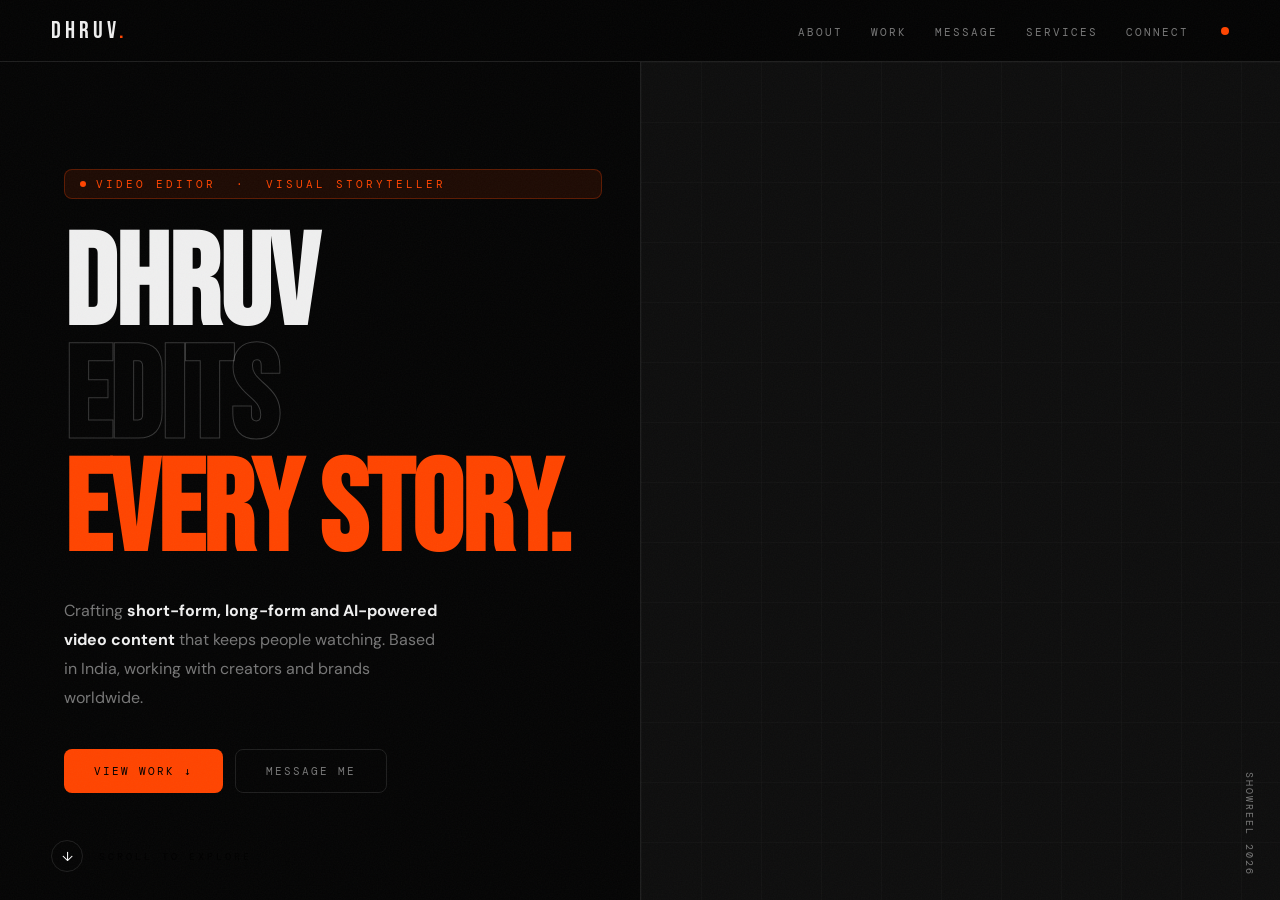
==== commit 8e92350c: "Update index.html" ====
--- a/index.html
+++ b/index.html
@@ -23,21 +23,6 @@
   </div>
 </div>
 
-<!-- ════════════════ CATEGORY PAGE (Show More → full video list) ════════════════ -->
-<div class="category-page" id="categoryPage">
-  <div class="category-page-inner">
-    <button class="cat-page-back" onclick="closeCategoryPage()">
-      <svg width="18" height="18" viewBox="0 0 24 24" fill="none" stroke="currentColor" stroke-width="2" stroke-linecap="round" stroke-linejoin="round"><path d="M19 12H5M12 19l-7-7 7-7"/></svg>
-      Back
-    </button>
-    <div class="category-page-head">
-      <div class="cat-page-title" id="catPageTitle">Category</div>
-      <div class="cat-page-sub" id="catPageSub"></div>
-    </div>
-    <div class="cat-page-grid" id="catPageGrid"></div>
-  </div>
-</div>
-
 <div id="app">
 
 <!-- ════ NAV ════ -->
@@ -49,7 +34,6 @@
       <li><a href="#work">Work</a></li>
       <li><a href="#message">Message</a></li>
       <li><a href="#services">Services</a></li>
-      <li><a href="#reviews">Reviews</a></li>
       <li><a href="#connect">Connect</a></li>
     </ul>
     <div class="nav-dot"></div>
@@ -65,7 +49,6 @@
   <a href="#work"    onclick="toggleMenu()">Work</a>
   <a href="#message" onclick="toggleMenu()">Message</a>
   <a href="#services"onclick="toggleMenu()">Services</a>
-  <a href="#reviews" onclick="toggleMenu()">Reviews</a>
   <a href="#connect" onclick="toggleMenu()">Connect</a>
 </div>
 
@@ -210,8 +193,24 @@
           <div class="gallery-cat-title" id="galTitle">All Videos</div>
           <div class="gallery-cat-sub" id="galSub">Loading…</div>
         </div>
-      </div>
-      <div class="video-grid" id="galGrid"></div>
+        <div class="gallery-nav-controls" id="galNavControls">
+          <div class="gallery-swipe-hint" id="gallerySwipeHint">
+            <svg viewBox="0 0 24 24" fill="none" stroke="currentColor" stroke-width="1.8" stroke-linecap="round" stroke-linejoin="round"><path d="M8 5l-5 7 5 7M16 5l5 7-5 7"/></svg>
+            <span>Swipe to explore</span>
+          </div>
+          <div class="gallery-nav-btns" id="galNavBtns">
+            <button class="gallery-nav-btn" id="galPrevBtn" aria-label="Previous videos">
+              <svg viewBox="0 0 24 24" fill="none" stroke="currentColor" stroke-width="2" stroke-linecap="round" stroke-linejoin="round"><path d="M15 18l-6-6 6-6"/></svg>
+            </button>
+            <button class="gallery-nav-btn" id="galNextBtn" aria-label="Next videos">
+              <svg viewBox="0 0 24 24" fill="none" stroke="currentColor" stroke-width="2" stroke-linecap="round" stroke-linejoin="round"><path d="M9 18l6-6-6-6"/></svg>
+            </button>
+          </div>
+        </div>
+      </div>
+      <div class="video-grid-outer" id="galGridOuter">
+        <div class="video-grid-track" id="galGridTrack"></div>
+      </div>
     </div>
 
   </div>
@@ -351,86 +350,11 @@
   </div>
 </section>
 
-<!-- ════ REVIEWS ════ -->
-<section id="reviews" class="sec">
-  <div class="s-label rev">005 Reviews</div>
-  <h2 class="s-title rev">WHAT THEY<br>SAY.</h2>
-
-  <!-- Top row: form + stats -->
-  <div class="reviews-top rev">
-
-    <!-- Write a review -->
-    <div class="review-form-wrap">
-      <div class="review-form-title">Leave a Review</div>
-      <div class="review-form-sub">Share your experience</div>
-
-      <input type="text" class="msg-input-field" id="rvName" placeholder="Your name" autocomplete="off" style="margin-bottom:10px;">
-
-      <select class="msg-input-field" id="rvService" style="margin-bottom:10px;">
-        <option value="" disabled selected>Service you used</option>
-        <option value="Short-Form Editing">Short-Form Editing</option>
-        <option value="Long-Form Editing">Long-Form Editing</option>
-        <option value="AI Video">AI Video</option>
-        <option value="Motion Graphics">Motion Graphics</option>
-        <option value="Other">Other</option>
-      </select>
-
-      <div style="margin-bottom:12px;">
-        <div style="font-family:var(--font-m);font-size:10px;letter-spacing:2px;text-transform:uppercase;color:var(--sub);margin-bottom:8px;">Rating</div>
-        <div class="star-picker" id="starPicker">
-          <span data-v="1">★</span>
-          <span data-v="2">★</span>
-          <span data-v="3">★</span>
-          <span data-v="4">★</span>
-          <span data-v="5">★</span>
-        </div>
-      </div>
-
-      <textarea class="msg-textarea" id="rvText" placeholder="Tell others about your experience..." style="min-height:90px;margin-bottom:10px;"></textarea>
-
-      <button class="review-submit-btn" onclick="submitReview()">✓ Submit Review</button>
-      <div class="review-success" id="rvSuccess">✓ Review posted — thank you!</div>
-    </div>
-
-    <!-- Stats -->
-    <div class="reviews-stats-wrap">
-      <div class="reviews-avg-big">
-        <div class="reviews-avg-num" id="rvAvgNum">—</div>
-        <div class="reviews-avg-detail">
-          <div class="reviews-avg-stars" id="rvAvgStars"></div>
-          <div class="reviews-avg-count" id="rvAvgCount">No reviews yet</div>
-        </div>
-      </div>
-      <select class="reviews-sort" id="rvSort" onchange="loadReviews()">
-        <option value="newest">Newest first</option>
-        <option value="highest">Highest rated</option>
-        <option value="lowest">Lowest rated</option>
-      </select>
-    </div>
-
-  </div>
-
-  <!-- Carousel -->
-  <div class="reviews-carousel-wrap rev">
-    <div class="reviews-carousel-header">
-      <br>
-      <div class="reviews-carousel-label">Client Reviews</div>
-    </div>
-    <div class="reviews-track-outer" id="rvTrackOuter">
-      <div class="reviews-track" id="rvTrack">
-        <div class="reviews-loading">Loading reviews…</div>
-      </div>
-    </div>
-    <div class="carousel-dots" id="rvDots"></div>
-  </div>
-
-</section>
-
 <!-- ════ CONNECT ════ -->
 <section id="connect" class="sec">
   <div class="connect-glow"></div>
   <div class="connect-inner">
-    <div class="s-label rev" style="justify-content:center;">006 Connect</div>
+    <div class="s-label rev" style="justify-content:center;">005 Connect</div>
     <h2 class="s-title rev" style="text-align:center;">LET'S CUT<br>SOMETHING GREAT.</h2>
     <p class="rev" style="color:var(--sub);font-size:16px;max-width:420px;margin:0 auto;line-height:1.8;text-align:center;">
       Want to see more work or reach out for a project? Find me on Instagram.
@@ -452,7 +376,7 @@
           <path d="M7 10v7M7 7v.01M12 17v-4a2 2 0 014 0v4M12 10v7"/>
         </svg>
         LinkedIn
-      </a> 
+      </a>
       <a href="mailto:hello@example.com" class="social-mini-btn">
         <svg width="16" height="16" viewBox="0 0 24 24" fill="none" stroke="currentColor" stroke-width="1.6" stroke-linecap="round" stroke-linejoin="round">
           <rect x="2" y="4" width="20" height="16" rx="2"/>
@@ -468,7 +392,7 @@
 <footer>
   <div class="f-logo">DHRUV<em>.</em></div>
   <p>© 2026— Video Editing · Visual Storytelling</p>
-  <p>Made with Care @DhruvPanchal</p>
+  <p>Made with @infiniteif.com @DhruvPanchal</p>
 </footer>
 
 </div><!-- /app -->
@@ -476,3 +400,4 @@
 <script src="script.js"></script>
 </body>
 </html>
+
--- a/style.css
+++ b/style.css
@@ -785,351 +785,6 @@
 .f-logo em { color: var(--accent); font-style: normal; }
 footer p { font-family: var(--font-m); font-size: 11px; color: var(--sub); letter-spacing: 1px; }
 
-/* ── ANIMATIONS ── */
-@keyframes slideIn {
-  from { opacity:0; transform:translateX(-24px); }
-  to   { opacity:1; transform:translateX(0); }
-}
-@keyframes fadeIn {
-  from { opacity:0; }
-  to   { opacity:1; }
-}
-@keyframes pulse {
-  0%,100% { opacity:1; transform:scale(1); }
-  50%      { opacity:0.5; transform:scale(0.85); }
-}
-@keyframes ticker {
-  from { transform:translateX(0); }
-  to   { transform:translateX(-50%); }
-}
-@keyframes bounceDown {
-  0%,100% { transform:translateY(0); }
-  50%      { transform:translateY(5px); }
-}
-
-/* ── REVEAL ── */
-/* Content is always visible; animation only activates once JS is ready */
-html.js-ready .rev {
-  opacity: 0;
-  transform: translateY(24px);
-  transition: opacity 0.65s ease, transform 0.65s ease;
-}
-html.js-ready .rev.vis { opacity: 1; transform: translateY(0); }
-.rev.d1 { transition-delay: 0.1s; }
-.rev.d2 { transition-delay: 0.2s; }
-.rev.d3 { transition-delay: 0.3s; }
-
-/* ── RESPONSIVE ── */
-@media (max-width: 960px) {
-  .nav-links { display: none; }
-  .burger { display: flex; }
-  #hero { grid-template-columns: 1fr; }
-  .hero-right { min-height: 56vw; border-left: none; border-top: 1px solid var(--line); }
-  .hero-left { padding-top: 48px; }
-  .hero-desc { max-width: 100%; }
-  .about-grid { grid-template-columns: 1fr; }
-  .about-sidebar { order: -1; }
-  .stat-stack { flex-direction: row; flex-wrap: wrap; }
-  .stat-item { flex:1; min-width: 130px; }
-  .work-body { grid-template-columns: 1fr; }
-  .work-sidebar {
-    position: relative;
-    top: 0;
-    height: calc(100vh - var(--nav-h));
-  overflow-y: auto;
-  border-right: 1px solid var(--line);
-  padding: 28px 20px;
-  scrollbar-width: thin;
-  scrollbar-color: var(--accent) transparent;
-}
-.work-sidebar::-webkit-scrollbar { width: 2px; }
-.work-sidebar::-webkit-scrollbar-thumb { background: var(--accent); }
-
-.sidebar-label {
-  font-family: var(--font-m);
-  font-size: 10px;
-  letter-spacing: 3px;
-  text-transform: uppercase;
-  color: var(--sub);
-  margin-bottom: 16px;
-  padding-bottom: 12px;
-  border-bottom: 1px solid var(--line);
-}
-
-.cat-btn {
-  width: 100%;
-  display: flex;
-  align-items: center;
-  gap: 14px;
-  padding: 14px 16px;
-  background: transparent;
-  border: 1px solid transparent;
-  color: var(--sub);
-  font-family: var(--font-b);
-  font-size: 14px;
-  cursor: pointer;
-  text-align: left;
-  border-radius: 8px;
-  transition: all 0.25s;
-  margin-bottom: 3px;
-}
-.cat-btn:hover { background: var(--s2); color: var(--text); border-color: var(--line); }
-.cat-btn.active { background: var(--s3); border-color: var(--accent); color: var(--text); }
-.cat-btn .cat-icon { width: 20px; height: 20px; flex-shrink: 0; display: flex; align-items: center; justify-content: center; color: var(--sub); }
-.cat-btn.active .cat-icon { color: var(--accent); }
-.cat-btn:hover .cat-icon { color: var(--text); }
-.cat-btn .cat-icon svg { width: 18px; height: 18px; }
-.cat-btn .cat-info {}
-.cat-btn .cat-name { font-size: 14px; font-weight: 500; display: block; }
-.cat-btn .cat-count { font-family: var(--font-m); font-size: 10px; color: var(--sub); margin-top: 2px; display: block; }
-.cat-btn.active .cat-count { color: var(--accent); }
-
-/* GALLERY AREA */
-.work-gallery-area {
-  padding: 28px clamp(16px, 3vw, 40px);
-  min-height: calc(100vh - var(--nav-h));
-}
-
-.gallery-heading {
-  display: flex;
-  align-items: center;
-  justify-content: space-between;
-  margin-bottom: 24px;
-  padding-bottom: 16px;
-  border-bottom: 1px solid var(--line);
-  flex-wrap: wrap;
-  gap: 12px;
-}
-.gallery-cat-title {
-  font-family: var(--font-d);
-  font-size: 32px;
-  letter-spacing: 2px;
-}
-.gallery-cat-sub {
-  font-family: var(--font-m);
-  font-size: 10px;
-  letter-spacing: 2px;
-  text-transform: uppercase;
-  color: var(--sub);
-}
-
-/* ── WHATSAPP SECTION ── */
-#message {
-  border-top: 1px solid var(--line);
-  background: var(--bg);
-}
-
-.msg-wrap {
-  display: grid;
-  grid-template-columns: 1fr 1fr;
-  gap: clamp(32px, 6vw, 100px);
-  align-items: center;
-}
-
-.msg-left {}
-.msg-left p {
-  font-size: clamp(14px, 1.5vw, 16px);
-  line-height: 1.85;
-  color: var(--sub);
-  max-width: 440px;
-  margin-bottom: 8px;
-}
-
-.msg-right {
-  background: var(--s1);
-  border: 1px solid var(--line);
-  border-radius: 12px;
-  padding: 32px;
-}
-
-.msg-box-head {
-  display: flex;
-  align-items: center;
-  gap: 12px;
-  margin-bottom: 20px;
-  padding-bottom: 16px;
-  border-bottom: 1px solid var(--line);
-}
-.msg-box-head svg { flex-shrink: 0; }
-.msg-box-head-text {}
-.msg-box-head-text strong {
-  display: block;
-  font-size: 15px;
-  font-weight: 600;
-}
-.msg-box-head-text span {
-  font-family: var(--font-m);
-  font-size: 10px;
-  letter-spacing: 2px;
-  color: var(--sub);
-  text-transform: uppercase;
-}
-
-.msg-textarea {
-  width: 100%;
-  min-height: 120px;
-  background: var(--s2);
-  border: 1px solid var(--line);
-  color: var(--text);
-  padding: 16px 18px;
-  font-family: var(--font-b);
-  font-size: 15px;
-  line-height: 1.65;
-  resize: vertical;
-  outline: none;
-  border-radius: 8px;
-  transition: border-color 0.3s;
-  margin-bottom: 12px;
-}
-.msg-textarea:focus { border-color: #25d366; }
-.msg-textarea::placeholder { color: var(--sub); }
-
-.msg-input-field {
-  width: 100%;
-  background: var(--s2);
-  border: 1px solid var(--line);
-  color: var(--text);
-  padding: 14px 18px;
-  font-family: var(--font-b);
-  font-size: 15px;
-  line-height: 1.5;
-  outline: none;
-  border-radius: 2px;
-  transition: border-color 0.3s;
-  margin-bottom: 10px;
-  appearance: none;
-  -webkit-appearance: none;
-  border-radius: 8px;
-}
-.msg-input-field:focus { border-color: #25d366; }
-.msg-input-field::placeholder { color: var(--sub); }
-.msg-input-field option { background: var(--s2); color: var(--text); }
-
-.msg-send-btn {
-  width: 100%;
-  padding: 16px;
-  background: #25d366;
-  color: #000;
-  font-family: var(--font-m);
-  font-size: 12px;
-  letter-spacing: 3px;
-  text-transform: uppercase;
-  border: none;
-  cursor: pointer;
-  border-radius: 8px;
-  display: flex;
-  align-items: center;
-  justify-content: center;
-  gap: 10px;
-  transition: opacity 0.3s, transform 0.2s;
-  font-weight: 600;
-}
-.msg-send-btn:hover { opacity: 0.88; transform: translateY(-1px); }
-
-.msg-note {
-  font-family: var(--font-m);
-  font-size: 10px;
-  letter-spacing: 1px;
-  color: var(--sub);
-  text-align: center;
-  margin-top: 12px;
-}
-
-/* ── SERVICES ── */
-#services { background: var(--s1); border-top: 1px solid var(--line); }
-
-.srv-grid {
-  display: grid;
-  grid-template-columns: repeat(3, 1fr);
-  gap: 2px;
-}
-.srv-card {
-  padding: clamp(24px, 3vw, 40px);
-  background: var(--bg);
-  border: 1px solid var(--line);
-  position: relative;
-  overflow: hidden;
-  transition: border-color 0.3s, background 0.3s, opacity 0.5s, transform 0.5s;
-}
-html.js-ready .srv-card { opacity: 0; transform: translateY(20px); }
-html.js-ready .srv-card.vis { opacity: 1; transform: translateY(0); }
-.srv-card:nth-child(2) { transition-delay: 0.1s; }
-.srv-card:nth-child(3) { transition-delay: 0.2s; }
-.srv-card:nth-child(4) { transition-delay: 0.3s; }
-.srv-card:hover { border-color: var(--accent); background: var(--s2); }
-.srv-card::before {
-  content:'';
-  position:absolute;
-  top:0; left:0; right:0;
-  height:2px;
-  background: linear-gradient(90deg, var(--accent), transparent);
-  transform: scaleX(0);
-  transform-origin: left;
-  transition: transform 0.4s ease;
-}
-.srv-card:hover::before { transform: scaleX(1); }
-.srv-n { font-family: var(--font-d); font-size: 84px; color: var(--line); line-height: 1; margin-bottom: 16px; }
-.srv-icon { margin-bottom: 16px; display: block; color: var(--accent); }
-.srv-icon svg { width: 26px; height: 26px; }
-.srv-name { font-family: var(--font-d); font-size: 24px; letter-spacing: 1px; margin-bottom: 12px; }
-.srv-desc { font-size: 14px; line-height: 1.75; color: var(--sub); }
-
-/* ── CONNECT ── */
-#connect {
-  border-top: 1px solid var(--line);
-  text-align: center;
-  position: relative;
-  overflow: hidden;
-}
-.connect-glow {
-  position: absolute; top:50%; left:50%;
-  transform: translate(-50%,-50%);
-  width:640px; height:640px;
-  background: radial-gradient(circle, rgba(255,69,0,0.08) 0%, transparent 65%);
-  pointer-events: none;
-}
-.connect-inner { position:relative; z-index:2; }
-.big-link {
-  display: inline-flex;
-  align-items: center;
-  gap: 20px;
-  font-family: var(--font-d);
-  font-size: clamp(30px, 5vw, 68px);
-  letter-spacing: 4px;
-  color: var(--text);
-  text-decoration: none;
-  padding: clamp(18px, 2.5vw, 28px) clamp(28px, 5vw, 60px);
-  border: 1px solid var(--line);
-  margin-top: 40px;
-  transition: all 0.35s ease;
-  border-radius: 12px;
-}
-.big-link:hover { background: var(--accent); border-color: var(--accent); color: #000; transform: translateY(-3px); }
-.big-link:hover svg { transform: rotate(15deg) scale(1.2); }
-.big-link svg { transition: transform 0.3s; }
-.connect-sub {
-  margin-top: 20px;
-  font-family: var(--font-m);
-  font-size: 11px;
-  letter-spacing: 3px;
-  text-transform: uppercase;
-  color: var(--sub);
-}
-
-/* ── FOOTER ── */
-footer {
-  padding: clamp(20px, 3vw, 32px) clamp(16px, 5vw, 80px);
-  border-top: 1px solid var(--line);
-  display: flex;
-  justify-content: space-between;
-  align-items: center;
-  flex-wrap: wrap;
-  gap: 12px;
-}
-.f-logo { font-family: var(--font-d); font-size: 22px; letter-spacing: 3px; }
-.f-logo em { color: var(--accent); font-style: normal; }
-footer p { font-family: var(--font-m); font-size: 11px; color: var(--sub); letter-spacing: 1px; }
-  
 /* ── ANIMATIONS ── */
 @keyframes slideIn {
   from { opacity:0; transform:translateX(-24px); }
@@ -1306,8 +961,10 @@
   letter-spacing: 2px;
   text-transform: uppercase;
   color: #22c55e;
-  }
-  .reviews-stats-wrap {
+}
+
+/* ── Stats ── */
+.reviews-stats-wrap {
   display: flex;
   align-items: center;
   gap: 16px;
@@ -1702,7 +1359,8 @@
     display: block;
   }
 }
-  /* ════════════════════════════════════════════════
+
+/* ════════════════════════════════════════════════
    VIDEO PORTFOLIO — video showcase cards + player
    (Replaces the old image gallery grid. Same tokens,
    fonts, radii and hover language as the rest of the site.)
@@ -1756,10 +1414,13 @@
   padding: clamp(24px, 5vh, 56px) clamp(20px, 4vw, 40px) 100px;
 }
 .cat-page-back {
+  position: sticky;
+  top: 16px;
+  z-index: 50;
   display: inline-flex;
   align-items: center;
   gap: 8px;
-  background: transparent;
+  background: var(--bg);
   border: 1px solid var(--line);
   color: var(--text);
   font-family: var(--font-m);
@@ -1795,7 +1456,7 @@
   gap: 22px;
 }
 @media (max-width: 640px) {
-  .cat-page-grid { grid-template-columns: 1fr; }
+  .cat-page-grid { grid-template-columns: repeat(2, 1fr); gap: 12px; }
 }
 
 .video-card {
@@ -1979,17 +1640,19 @@
 }
 .lb-close:hover { border-color: var(--accent); color: var(--accent); }
 .video-modal-inner {
-  width: min(880px, 92vw);
-  max-height: 90vh;
+  width: min(560px, 88vw);
+  max-height: 88vh;
   overflow-y: auto;
 }
 .video-modal-player {
   width: 100%;
   aspect-ratio: 16 / 9;
+  max-height: 58vh;
   background: #000;
   border: 1px solid var(--line);
   border-radius: 14px;
   overflow: hidden;
+  margin: 0 auto;
 }
 .video-modal-player video,
 .video-modal-player iframe {
@@ -2033,9 +1696,23 @@
   .video-grid { grid-template-columns: repeat(2, 1fr); }
 }
 @media (max-width: 640px) {
-  .video-grid { grid-template-columns: 1fr; gap: 18px; }
+  .video-grid { grid-template-columns: repeat(2, 1fr); gap: 12px; }
   .video-modal-title { font-size: 22px; }
 }
-  
-  
-  
+@media (max-width: 640px) {
+  /* Compact card text so 2 columns look tidy on small phones instead of cramped */
+  .video-info { padding: 12px 14px 16px; }
+  .video-title { font-size: 13px; line-height: 1.3; }
+  .video-desc {
+    font-size: 11px;
+    line-height: 1.5;
+    display: -webkit-box;
+    -webkit-line-clamp: 2;
+    -webkit-box-orient: vertical;
+    overflow: hidden;
+  }
+  .video-cat-chip { font-size: 8px; padding: 4px 8px; }
+  .video-tools { gap: 5px; margin-top: 8px; }
+  .video-tool-tag { font-size: 8px; padding: 3px 7px; }
+  .video-play-circle { width: 40px; height: 40px; }
+}
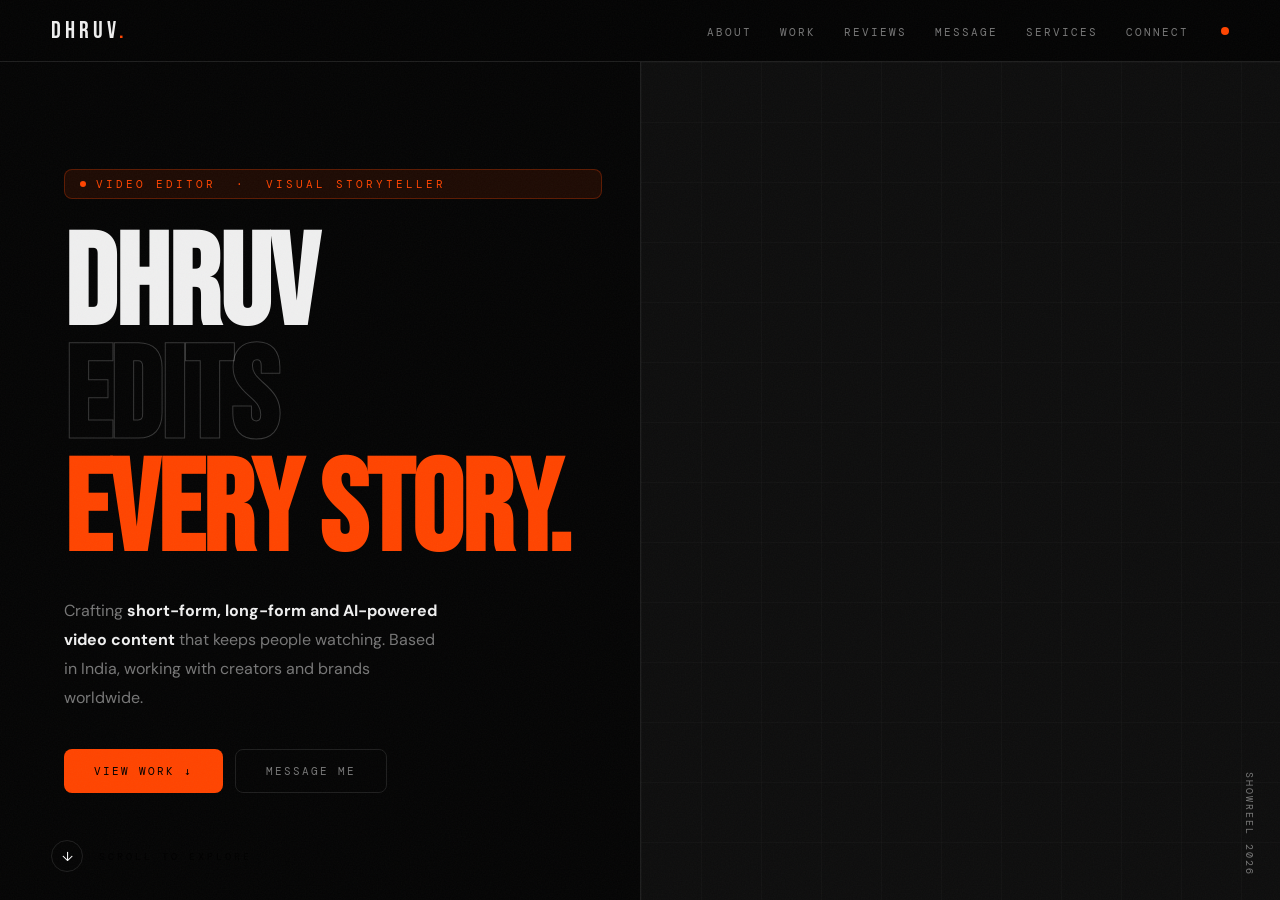
==== commit dd675aea: "Add files via upload" ====
--- a/index.html
+++ b/index.html
@@ -32,6 +32,7 @@
     <ul class="nav-links">
       <li><a href="#about">About</a></li>
       <li><a href="#work">Work</a></li>
+      <li><a href="#reviews">Reviews</a></li>
       <li><a href="#message">Message</a></li>
       <li><a href="#services">Services</a></li>
       <li><a href="#connect">Connect</a></li>
@@ -47,6 +48,7 @@
 <div class="mob-menu" id="mobMenu">
   <a href="#about"   onclick="toggleMenu()">About</a>
   <a href="#work"    onclick="toggleMenu()">Work</a>
+  <a href="#reviews" onclick="toggleMenu()">Reviews</a>
   <a href="#message" onclick="toggleMenu()">Message</a>
   <a href="#services"onclick="toggleMenu()">Services</a>
   <a href="#connect" onclick="toggleMenu()">Connect</a>
@@ -79,7 +81,7 @@
         DEVELOPER: This is your showreel loop. Replace the src below
         with your own highlight reel (short, muted-friendly, on-brand).
       -->
-      <video autoplay muted loop playsinline id="heroMainImg" src="sample-reel.mp4"></video>
+      <video autoplay muted loop playsinline id="heroMainImg" src="images/your-video.mp4"></video>
       <div class="hero-tag-corner">Showreel 2026</div>
     </div>
   </div>
@@ -117,7 +119,7 @@
   <div class="designer-row">
     <div class="designer-photo-wrap rev">
       <div class="designer-photo-frame">
-        <img id="aboutPhoto" src="dhruv.jpg" alt="Dhruv">
+        <img id="aboutPhoto" src="images/dhruv.jpg" alt="Dhruv">
         <div class="designer-photo-badge">
           <span style="width:6px;height:6px;flex-shrink:0;background:#22c55e;border-radius:50%;display:inline-block;animation:pulse 1.5s ease infinite;"></span>
           Available
@@ -127,7 +129,7 @@
 
     <!-- Side image: visible on tablet/desktop only -->
     <div class="designer-side-image">
-      <img src="dhruvside.jpg" alt="Dhruv editorial photo">
+      <img src="images/dhruvside.jpg" alt="Dhruv editorial photo">
     </div>
   </div>
 
@@ -138,9 +140,6 @@
         <p>Reels, YouTube uploads, podcast clips. I handle the whole edit myself — pacing, sound, color, motion — so the final cut is ready to publish, not just ready to review. Quick turnaround, straight communication, and cuts you're proud to post.</p>
       </div>
       <div class="skills-row rev d1">
-        <span class="skill-tag">Premiere Pro</span>
-        <span class="skill-tag">DaVinci Resolve</span>
-        <span class="skill-tag">After Effects</span>
         <span class="skill-tag">CapCut</span>
         <span class="skill-tag">AI Video Tools</span>
         <span class="skill-tag">Motion Graphics</span>
@@ -216,9 +215,19 @@
   </div>
 </section>
 
+<!-- ════ REVIEWS ════ -->
+<section id="reviews" class="sec">
+  <div class="s-label rev">003 Reviews</div>
+  <h2 class="s-title rev">WHAT<br>CLIENTS SAY.</h2>
+
+  <div class="reviews-marquee rev d1">
+    <div class="reviews-track" id="reviewsTrack"></div>
+  </div>
+</section>
+
 <!-- ════ MESSAGE / WHATSAPP ════ -->
 <section id="message" class="sec">
-  <div class="s-label rev">003 Contact</div>
+  <div class="s-label rev">004 Contact</div>
   <h2 class="s-title rev">TEXT<br>ME.</h2>
 
   <div class="msg-wrap">
@@ -278,7 +287,7 @@
 
 <!-- ════ SERVICES ════ -->
 <section id="services" class="sec">
-  <div class="s-label rev">004 Services</div>
+  <div class="s-label rev">005 Services</div>
   <h2 class="s-title rev">WHAT I<br>OFFER.</h2>
   <div class="srv-grid">
     <div class="srv-card">
@@ -354,7 +363,7 @@
 <section id="connect" class="sec">
   <div class="connect-glow"></div>
   <div class="connect-inner">
-    <div class="s-label rev" style="justify-content:center;">005 Connect</div>
+    <div class="s-label rev" style="justify-content:center;">006 Connect</div>
     <h2 class="s-title rev" style="text-align:center;">LET'S CUT<br>SOMETHING GREAT.</h2>
     <p class="rev" style="color:var(--sub);font-size:16px;max-width:420px;margin:0 auto;line-height:1.8;text-align:center;">
       Want to see more work or reach out for a project? Find me on Instagram.
--- a/style.css
+++ b/style.css
@@ -346,6 +346,91 @@
 }
 .ticker-sep { color: rgba(0,0,0,0.3); }
 
+/* ── REVIEWS MARQUEE ── */
+.reviews-marquee {
+  position: relative;
+  overflow: hidden;
+  /* Fade the edges so cards scroll in/out smoothly instead of clipping hard */
+  -webkit-mask-image: linear-gradient(to right, transparent 0, #000 6%, #000 94%, transparent 100%);
+  mask-image: linear-gradient(to right, transparent 0, #000 6%, #000 94%, transparent 100%);
+}
+.reviews-track {
+  display: flex;
+  gap: 22px;
+  width: max-content;
+  animation: reviewsScroll 38s linear infinite;
+}
+.reviews-marquee:hover .reviews-track { animation-play-state: paused; }
+@keyframes reviewsScroll {
+  from { transform: translateX(0); }
+  to   { transform: translateX(-50%); } /* card list is duplicated exactly once, so -50% loops seamlessly */
+}
+
+.review-card {
+  flex: 0 0 clamp(260px, 26vw, 320px);
+  background: var(--s2);
+  border: 1px solid var(--line);
+  border-radius: 16px;
+  padding: 26px 24px;
+  display: flex;
+  flex-direction: column;
+  transition: border-color 0.3s, transform 0.3s;
+}
+.review-card:hover { border-color: var(--accent); transform: translateY(-4px); }
+
+.review-stars {
+  display: flex;
+  gap: 3px;
+  color: var(--accent);
+  margin-bottom: 14px;
+}
+
+.review-quote {
+  font-size: 14px;
+  line-height: 1.7;
+  color: var(--text);
+  margin-bottom: 22px;
+  flex: 1;
+}
+
+.review-person {
+  display: flex;
+  align-items: center;
+  gap: 12px;
+}
+.review-avatar {
+  width: 38px; height: 38px;
+  flex-shrink: 0;
+  border-radius: 50%;
+  background: var(--s1);
+  border: 1px solid var(--line);
+  display: flex;
+  align-items: center;
+  justify-content: center;
+  font-family: var(--font-d);
+  font-size: 16px;
+  letter-spacing: 1px;
+  color: var(--accent);
+}
+.review-person-text { display: flex; flex-direction: column; gap: 2px; }
+.review-name {
+  font-size: 13px;
+  font-weight: 600;
+  color: var(--text);
+}
+.review-role {
+  font-family: var(--font-m);
+  font-size: 10px;
+  letter-spacing: 1px;
+  text-transform: uppercase;
+  color: var(--sub);
+}
+
+@media (max-width: 640px) {
+  .review-card { flex: 0 0 78vw; padding: 20px 18px; }
+  .review-quote { font-size: 13px; margin-bottom: 16px; }
+}
+
 /* ── SHARED SECTION ── */
 .sec {
   padding: clamp(64px, 10vh, 140px) clamp(16px, 5vw, 80px);
@@ -542,7 +627,7 @@
 /* GALLERY AREA */
 .work-gallery-area {
   padding: 28px clamp(16px, 3vw, 40px);
-  min-height: calc(100vh - var(--nav-h));
+  min-height: 0;
 }
 
 .gallery-heading {
@@ -566,6 +651,67 @@
   letter-spacing: 2px;
   text-transform: uppercase;
   color: var(--sub);
+}
+
+/* ── GALLERY NAV: swipe hint (mobile) + prev/next arrows (desktop) ── */
+.gallery-nav-controls {
+  display: flex;
+  align-items: center;
+  gap: 14px;
+}
+.gallery-swipe-hint {
+  display: flex;
+  align-items: center;
+  gap: 7px;
+  font-family: var(--font-m);
+  font-size: 10px;
+  letter-spacing: 2px;
+  text-transform: uppercase;
+  color: var(--sub);
+}
+.gallery-swipe-hint svg {
+  width: 15px;
+  height: 15px;
+  color: var(--accent);
+  animation: swipeHintMove 1.8s ease-in-out infinite;
+}
+@keyframes swipeHintMove {
+  0%, 100% { transform: translateX(0); opacity: 0.55; }
+  50% { transform: translateX(-3px); opacity: 1; }
+}
+.gallery-nav-btns { display: flex; gap: 10px; }
+.gallery-nav-btn {
+  width: 40px; height: 40px;
+  border: 1px solid var(--line);
+  background: var(--s2);
+  color: var(--sub);
+  border-radius: 50%;
+  cursor: pointer;
+  display: flex;
+  align-items: center;
+  justify-content: center;
+  transition: all 0.25s;
+  flex-shrink: 0;
+}
+.gallery-nav-btn svg { width: 17px; height: 17px; }
+.gallery-nav-btn:hover:not(:disabled) {
+  border-color: var(--accent);
+  color: #000;
+  background: var(--accent);
+  transform: translateY(-2px);
+  box-shadow: 0 8px 20px rgba(255,69,0,0.35);
+}
+.gallery-nav-btn:disabled { opacity: 0.25; cursor: not-allowed; transform: none; box-shadow: none; }
+
+/* Desktop shows arrow buttons; mobile/tablet shows the swipe hint instead.
+   Buttons stay visible any time there's more than one page — JS already
+   hides the whole #galNavControls block when a category fits on one page,
+   so there's no real reason to hide the buttons again by screen width; that
+   was cutting off the only way to reach extra videos on laptops with display
+   scaling (their effective CSS width can read under 960px even on a full
+   1080p+ screen). */
+@media (min-width: 821px) {
+  .gallery-swipe-hint { display: none; }
 }
 
 /* ── WHATSAPP SECTION ── */
@@ -874,373 +1020,6 @@
   .big-link { font-size: clamp(24px, 7vw, 40px); padding: 16px 28px; }
 }
 
-/* ── REVIEWS ── */
-#reviews { border-top: 1px solid var(--line); background: var(--bg); overflow-x: hidden; }
-
-/* Desktop: form left, right-col (stats+carousel) right */
-.reviews-top {
-  display: grid;
-  grid-template-columns: 1fr 1fr;
-  gap: clamp(24px, 4vw, 60px);
-  align-items: start;
-}
-
-.reviews-right-col {
-  display: flex;
-  flex-direction: column;
-  gap: 16px;
-}
-
-/* ── Form ── */
-.review-form-wrap {
-  background: var(--s1);
-  border: 1px solid var(--line);
-  border-radius: 12px;
-  padding: 28px;
-}
-.review-form-title {
-  font-family: var(--font-d);
-  font-size: 20px;
-  letter-spacing: 2px;
-  margin-bottom: 4px;
-}
-.review-form-sub {
-  font-family: var(--font-m);
-  font-size: 10px;
-  letter-spacing: 2px;
-  text-transform: uppercase;
-  color: var(--sub);
-  margin-bottom: 20px;
-  padding-bottom: 14px;
-  border-bottom: 1px solid var(--line);
-}
-.star-picker {
-  display: flex;
-  gap: 4px;
-  margin-bottom: 14px;
-}
-.star-picker span {
-  font-size: 26px;
-  cursor: pointer;
-  color: var(--line);
-  transition: color 0.2s, transform 0.15s;
-  user-select: none;
-  line-height: 1;
-}
-.star-picker span.active { color: #ff4500; }
-.star-picker span:hover { transform: scale(1.2); }
-
-.review-submit-btn {
-  width: 100%;
-  padding: 14px;
-  background: var(--accent);
-  color: #000;
-  font-family: var(--font-m);
-  font-size: 11px;
-  letter-spacing: 3px;
-  text-transform: uppercase;
-  border: none;
-  cursor: pointer;
-  border-radius: 8px;
-  display: flex;
-  align-items: center;
-  justify-content: center;
-  gap: 8px;
-  transition: opacity 0.3s, transform 0.2s;
-  font-weight: 700;
-  margin-top: 4px;
-}
-.review-submit-btn:hover { opacity: 0.88; transform: translateY(-1px); }
-.review-submit-btn:disabled { opacity: 0.5; cursor: not-allowed; transform: none; }
-.review-success {
-  display: none;
-  text-align: center;
-  padding: 14px 0 0;
-  font-family: var(--font-m);
-  font-size: 11px;
-  letter-spacing: 2px;
-  text-transform: uppercase;
-  color: #22c55e;
-}
-
-/* ── Stats ── */
-.reviews-stats-wrap {
-  display: flex;
-  align-items: center;
-  gap: 16px;
-  padding: 18px 22px;
-  background: var(--s1);
-  border: 1px solid var(--line);
-  border-radius: 12px;
-  flex-wrap: wrap;
-}
-.reviews-avg-big { display: flex; align-items: baseline; gap: 10px; }
-.reviews-avg-num {
-  font-family: var(--font-d);
-  font-size: 52px;
-  color: var(--accent);
-  line-height: 1;
-}
-.reviews-avg-detail { display: flex; flex-direction: column; gap: 3px; }
-.reviews-avg-stars { font-size: 15px; letter-spacing: 2px; color: var(--accent); }
-.reviews-avg-count {
-  font-family: var(--font-m);
-  font-size: 10px;
-  letter-spacing: 2px;
-  text-transform: uppercase;
-  color: var(--sub);
-}
-.reviews-sort {
-  background: var(--s2);
-  border: 1px solid var(--line);
-  color: var(--sub);
-  font-family: var(--font-m);
-  font-size: 10px;
-  letter-spacing: 1px;
-  padding: 9px 13px;
-  border-radius: 6px;
-  cursor: pointer;
-  outline: none;
-  transition: border-color 0.3s;
-  appearance: none;
-  margin-left: auto;
-}
-.reviews-sort:focus { border-color: var(--accent); }
-.reviews-sort option { background: var(--s2); }
-
-/* ── Carousel ── */
-.reviews-carousel-wrap { position: relative; }
-.reviews-carousel-header {
-  display: flex;
-  align-items: center;
-  justify-content: space-between;
-  margin-bottom: 14px;
-  padding: 0 2px;
-}
-.carousel-nav {
-  display: flex;
-  gap: 8px;
-  align-items: center;
-}
-.reviews-carousel-label {
-  font-family: var(--font-m);
-  font-size: 10px;
-  letter-spacing: 3px;
-  text-transform: uppercase;
-  color: var(--sub);
-}
-.carousel-nav { display: flex; gap: 8px; }
-.carousel-btn {
-  width: 36px; height: 36px;
-  border: 1px solid var(--line);
-  background: transparent;
-  color: var(--sub);
-  border-radius: 50%;
-  cursor: pointer;
-  display: flex;
-  align-items: center;
-  justify-content: center;
-  font-size: 15px;
-  transition: all 0.25s;
-}
-.carousel-btn:hover { border-color: var(--accent); color: var(--accent); }
-.carousel-btn:disabled { opacity: 0.25; cursor: not-allowed; }
-
-.reviews-track-outer { overflow: hidden; border-radius: 12px; }
-.reviews-track {
-  display: flex;
-  transition: transform 0.4s cubic-bezier(0.25, 0.46, 0.45, 0.94);
-  will-change: transform;
-  align-items: flex-start;
-}
-
-/* Fixed height card — all same size */
-.review-card {
-  min-width: 100%;
-  width: 100%;
-  background: var(--s1);
-  border: 1px solid var(--line);
-  border-radius: 12px;
-  padding: 24px;
-  flex-shrink: 0;
-  box-sizing: border-box;
-  position: relative;
-  min-height: 220px;
-  display: flex;
-  flex-direction: column;
-}
-.review-card .review-text {
-  flex: 1;
-}
-.review-card::before {
-  content: '"';
-  position: absolute;
-  top: -10px; right: 20px;
-  font-family: var(--font-d);
-  font-size: 120px;
-  color: var(--accent);
-  opacity: 0.05;
-  line-height: 1;
-  pointer-events: none;
-}
-
-.review-card-top {
-  display: flex;
-  align-items: center;
-  justify-content: space-between;
-  margin-bottom: 14px;
-  flex-wrap: wrap;
-  gap: 8px;
-}
-.review-author { display: flex; align-items: center; gap: 12px; }
-.review-avatar {
-  width: 38px; height: 38px;
-  border-radius: 50%;
-  background: var(--accent);
-  display: flex;
-  align-items: center;
-  justify-content: center;
-  font-family: var(--font-d);
-  font-size: 14px;
-  color: #000;
-  flex-shrink: 0;
-}
-.review-name { font-size: 14px; font-weight: 600; color: var(--text); }
-.review-service {
-  font-family: var(--font-m);
-  font-size: 9px;
-  letter-spacing: 2px;
-  text-transform: uppercase;
-  color: var(--accent);
-  margin-top: 2px;
-}
-.review-stars-row { display: flex; flex-direction: column; align-items: flex-end; gap: 2px; }
-.review-stars { font-size: 13px; letter-spacing: 2px; color: var(--accent); }
-.review-date {
-  font-family: var(--font-m);
-  font-size: 9px;
-  letter-spacing: 1px;
-  color: var(--sub);
-}
-
-/* Text clamped to 4 lines by default */
-.review-text {
-  font-size: 14px;
-  line-height: 1.8;
-  color: var(--sub);
-  word-wrap: break-word;
-  overflow-wrap: break-word;
-  /* clamp by default */
-  display: -webkit-box;
-  -webkit-line-clamp: 4;
-  -webkit-box-orient: vertical;
-  overflow: hidden;
-  transition: max-height 0.4s ease;
-  max-height: calc(1.8em * 4 + 4px);
-}
-/* When expanded */
-.review-text.expanded {
-  display: block;
-  -webkit-line-clamp: unset;
-  -webkit-box-orient: unset;
-  overflow: visible;
-  max-height: 2000px;
-}
-
-.read-more-btn {
-  background: none;
-  border: none;
-  color: var(--accent);
-  font-family: var(--font-m);
-  font-size: 10px;
-  letter-spacing: 2px;
-  text-transform: uppercase;
-  cursor: pointer;
-  padding: 8px 0 0;
-  display: block;
-  transition: opacity 0.2s;
-}
-.read-more-btn:hover { opacity: 0.7; }
-
-/* Dots */
-.carousel-dots {
-  display: flex;
-  justify-content: center;
-  gap: 6px;
-  margin-top: 14px;
-  flex-wrap: wrap;
-  min-height: 14px;
-}
-.carousel-dot {
-  width: 6px; height: 6px;
-  border-radius: 50%;
-  background: var(--line);
-  cursor: pointer;
-  transition: all 0.3s;
-  border: none;
-  padding: 0;
-  flex-shrink: 0;
-}
-.carousel-dot.active { background: var(--accent); width: 20px; border-radius: 3px; }
-
-.reviews-empty {
-  text-align: center;
-  padding: 40px 20px;
-  font-family: var(--font-m);
-  font-size: 11px;
-  letter-spacing: 2px;
-  text-transform: uppercase;
-  color: var(--sub);
-  border: 1px dashed var(--line);
-  border-radius: 10px;
-  width: 100%;
-  box-sizing: border-box;
-}
-.reviews-empty-icon { font-size: 32px; margin-bottom: 12px; opacity: 0.3; }
-
-.reviews-loading {
-  text-align: center;
-  padding: 32px 20px;
-  font-family: var(--font-m);
-  font-size: 11px;
-  letter-spacing: 2px;
-  text-transform: uppercase;
-  color: var(--sub);
-  animation: pulse 1.5s ease infinite;
-  width: 100%;
-  box-sizing: border-box;
-}
-
-/* Mobile */
-@media (max-width: 960px) {
-  .reviews-top {
-    grid-template-columns: 1fr !important;
-    width: 100% !important;
-  }
-  .reviews-right-col {
-    width: 100% !important;
-  }
-  .review-form-wrap {
-    width: 100% !important;
-    box-sizing: border-box !important;
-  }
-  .reviews-stats-wrap {
-    padding: 14px 18px;
-    width: 100% !important;
-    box-sizing: border-box !important;
-  }
-  .reviews-avg-num { font-size: 44px; }
-  .reviews-track-outer {
-    width: 100% !important;
-    overflow: hidden !important;
-  }
-  .review-card {
-    width: 100% !important;
-    min-width: 100% !important;
-    box-sizing: border-box !important;
-  }
-}
-
 /* ── DESIGNER PHOTO ── */
 .designer-photo-wrap {
   margin-bottom: 52px;
@@ -1368,95 +1147,30 @@
 
 .video-grid {
   display: grid;
-  grid-template-columns: repeat(3, 1fr);
-  gap: 22px;
-}
-
-/* ── SHOW MORE BUTTON ── */
-.show-more-wrap {
-  display: flex;
-  justify-content: center;
-  margin-top: 36px;
-}
-.show-more-btn {
-  font-family: var(--font-m);
-  font-size: 11px;
-  letter-spacing: 2px;
-  text-transform: uppercase;
-  color: var(--text);
-  background: transparent;
-  border: 1px solid var(--line);
-  border-radius: 999px;
-  padding: 14px 34px;
-  cursor: pointer;
-  transition: all 0.3s ease;
-}
-.show-more-btn:hover {
-  border-color: var(--accent);
-  color: var(--accent);
-  transform: translateY(-2px);
-}
-
-/* ── FULL CATEGORY PAGE (opened by "Show More") ── */
-.category-page {
-  position: fixed;
-  inset: 0;
-  background: var(--bg);
-  z-index: 3000;
-  overflow-y: auto;
-  -webkit-overflow-scrolling: touch;
-  display: none;
-}
-.category-page.open { display: block; }
-.category-page-inner {
-  max-width: 1100px;
-  margin: 0 auto;
-  padding: clamp(24px, 5vh, 56px) clamp(20px, 4vw, 40px) 100px;
-}
-.cat-page-back {
-  position: sticky;
-  top: 16px;
-  z-index: 50;
-  display: inline-flex;
-  align-items: center;
-  gap: 8px;
-  background: var(--bg);
-  border: 1px solid var(--line);
-  color: var(--text);
-  font-family: var(--font-m);
-  font-size: 11px;
-  letter-spacing: 2px;
-  text-transform: uppercase;
-  padding: 10px 20px;
-  border-radius: 999px;
-  cursor: pointer;
-  margin-bottom: 32px;
-  transition: all 0.3s ease;
-}
-.cat-page-back:hover { border-color: var(--accent); color: var(--accent); transform: translateX(-3px); }
-.category-page-head { margin-bottom: 32px; }
-.cat-page-title {
-  font-family: var(--font-d);
-  font-size: clamp(36px, 6vw, 56px);
-  letter-spacing: 1px;
-  line-height: 1;
-  color: var(--text);
-}
-.cat-page-sub {
-  font-family: var(--font-m);
-  font-size: 12px;
-  letter-spacing: 2px;
-  text-transform: uppercase;
-  color: var(--sub);
-  margin-top: 10px;
-}
-.cat-page-grid {
-  display: grid;
   grid-template-columns: repeat(2, 1fr);
   gap: 22px;
 }
-@media (max-width: 640px) {
-  .cat-page-grid { grid-template-columns: repeat(2, 1fr); gap: 12px; }
+/* 3-column layout is reserved for genuinely large/wide screens — this keeps
+   it in step with getPerPage() in script.js (also >1200px), so the grid
+   always shows exactly as many cards as fit on one carousel "page". */
+@media (min-width: 1201px) {
+  .video-grid { grid-template-columns: repeat(3, 1fr); }
+}
+
+/* ── SWIPEABLE GALLERY CAROUSEL (replaces old "Show More" pagination) ── */
+.video-grid-outer {
+  overflow: hidden;
+  touch-action: pan-y;
+}
+.video-grid-track {
+  display: flex;
+  transition: transform 0.45s cubic-bezier(0.25, 0.46, 0.45, 0.94);
+  will-change: transform;
+}
+.video-grid-page {
+  flex: 0 0 100%;
+  min-width: 100%;
+  box-sizing: border-box;
 }
 
 .video-card {
@@ -1492,18 +1206,21 @@
   position: relative;
   aspect-ratio: 16 / 9;
   overflow: hidden;
-  background: var(--s1);
+  background: #000;
 }
 .video-thumb-wrap img,
 .video-thumb-wrap video {
   width: 100%;
   height: 100%;
-  object-fit: cover;
+  /* contain (not cover) so the full frame — including any burned-in text
+     near the bottom of a reel/short — always stays fully visible, even if
+     the detected aspect ratio is a little off. No more cropped captions. */
+  object-fit: contain;
   display: block;
   transition: transform 0.6s ease;
 }
 .video-card:hover .video-thumb-wrap img,
-.video-card:hover .video-thumb-wrap video { transform: scale(1.06); }
+.video-card:hover .video-thumb-wrap video { transform: scale(1.04); }
 
 .video-thumb-wrap.is-empty {
   border-bottom: 1px dashed var(--line);
@@ -1548,48 +1265,52 @@
   z-index: 2;
 }
 
-.video-play-btn {
+/* Text block under the thumbnail — only used for empty "add your video"
+   placeholder cards, so the instructions don't overlap the placeholder icon. */
+.video-info { padding: 16px 18px 18px; }
+.video-info .video-title,
+.video-info .video-desc { text-shadow: none; }
+.video-info .video-title { color: var(--text); }
+.video-info .video-desc { color: var(--sub); }
+.video-info .video-tool-tag { color: var(--sub); border-color: var(--line); background: none; backdrop-filter: none; }
+
+/* ── CAPTION OVERLAY (title/description/tools sit ON the video itself,
+   like a Reel caption, instead of in a separate block underneath) ── */
+.video-overlay-scrim {
   position: absolute;
-  inset: 0;
-  display: flex;
-  align-items: center;
-  justify-content: center;
+  left: 0; right: 0; bottom: 0;
+  height: 70%;
+  /* Matte gradient so text stays legible over any footage, brightest
+     right behind the text and fading out toward the middle of the frame. */
+  background: linear-gradient(to top,
+    rgba(0,0,0,0.92) 0%,
+    rgba(0,0,0,0.78) 28%,
+    rgba(0,0,0,0.4) 60%,
+    rgba(0,0,0,0) 100%);
+  pointer-events: none;
+  z-index: 1;
+}
+.video-overlay-info {
+  position: absolute;
+  left: 0; right: 0; bottom: 0;
+  padding: 20px 18px 16px;
   z-index: 2;
   pointer-events: none;
 }
-.video-play-circle {
-  width: 56px; height: 56px;
-  border-radius: 50%;
-  background: rgba(5,5,5,0.55);
-  backdrop-filter: blur(6px);
-  border: 1px solid rgba(255,255,255,0.25);
-  display: flex;
-  align-items: center;
-  justify-content: center;
-  color: #fff;
-  transition: all 0.35s ease;
-}
-.video-card:hover .video-play-circle {
-  background: var(--accent);
-  border-color: var(--accent);
-  color: #000;
-  transform: scale(1.12);
-}
-.video-play-circle svg { width: 18px; height: 18px; margin-left: 2px; }
-
-.video-info { padding: 18px 20px 20px; }
 .video-title {
   font-family: var(--font-d);
-  font-size: 21px;
+  font-size: 20px;
   letter-spacing: 1px;
-  margin-bottom: 6px;
+  margin-bottom: 5px;
   line-height: 1.1;
+  color: #fff;
+  text-shadow: 0 2px 10px rgba(0,0,0,0.6);
 }
 .video-desc {
-  font-size: 13px;
-  line-height: 1.65;
-  color: var(--sub);
-  margin-bottom: 14px;
+  font-size: 12.5px;
+  line-height: 1.55;
+  color: rgba(255,255,255,0.82);
+  margin-bottom: 10px;
   display: -webkit-box;
   -webkit-line-clamp: 2;
   -webkit-box-orient: vertical;
@@ -1601,10 +1322,12 @@
   font-size: 9px;
   letter-spacing: 1px;
   text-transform: uppercase;
-  color: var(--sub);
+  color: rgba(255,255,255,0.85);
   padding: 4px 10px;
-  border: 1px solid var(--line);
+  border: 1px solid rgba(255,255,255,0.3);
+  background: rgba(0,0,0,0.3);
   border-radius: 20px;
+  backdrop-filter: blur(3px);
   transition: border-color 0.3s, color 0.3s;
 }
 .video-card:hover .video-tool-tag { border-color: var(--accent); color: var(--accent); }
@@ -1614,12 +1337,14 @@
   display: none;
   position: fixed;
   inset: 0;
-  background: rgba(0,0,0,0.94);
+  background: rgba(0,0,0,0.96);
   z-index: 800;
   align-items: center;
   justify-content: center;
   padding: 24px;
-  backdrop-filter: blur(8px);
+  /* NOTE: backdrop-filter removed deliberately — on Android Chrome, a blurred
+     container with a video/iframe child is a known cause of the video track
+     failing to render while audio keeps playing (looks like "audio only"). */
 }
 .video-modal.open { display: flex; }
 .lb-close {
@@ -1689,10 +1414,10 @@
   gap: 8px;
   margin-top: 16px;
 }
-.video-modal-tools .video-tool-tag { border-color: var(--line); color: var(--sub); }
+.video-modal-tools .video-tool-tag { border-color: var(--line); color: var(--sub); background: none; backdrop-filter: none; }
 
 /* ── RESPONSIVE: video grid ── */
-@media (max-width: 960px) {
+@media (max-width: 820px) {
   .video-grid { grid-template-columns: repeat(2, 1fr); }
 }
 @media (max-width: 640px) {
@@ -1700,19 +1425,21 @@
   .video-modal-title { font-size: 22px; }
 }
 @media (max-width: 640px) {
-  /* Compact card text so 2 columns look tidy on small phones instead of cramped */
-  .video-info { padding: 12px 14px 16px; }
-  .video-title { font-size: 13px; line-height: 1.3; }
+  /* Compact caption overlay so it looks tidy on small phones instead of cramped */
+  .video-overlay-info,
+  .video-info { padding: 14px 12px 12px; }
+  .video-title { font-size: 14px; line-height: 1.3; margin-bottom: 3px; }
   .video-desc {
-    font-size: 11px;
-    line-height: 1.5;
+    font-size: 10.5px;
+    line-height: 1.45;
+    margin-bottom: 6px;
     display: -webkit-box;
     -webkit-line-clamp: 2;
     -webkit-box-orient: vertical;
     overflow: hidden;
   }
   .video-cat-chip { font-size: 8px; padding: 4px 8px; }
-  .video-tools { gap: 5px; margin-top: 8px; }
+  .video-tools { gap: 5px; }
   .video-tool-tag { font-size: 8px; padding: 3px 7px; }
-  .video-play-circle { width: 40px; height: 40px; }
-}
+}
+
